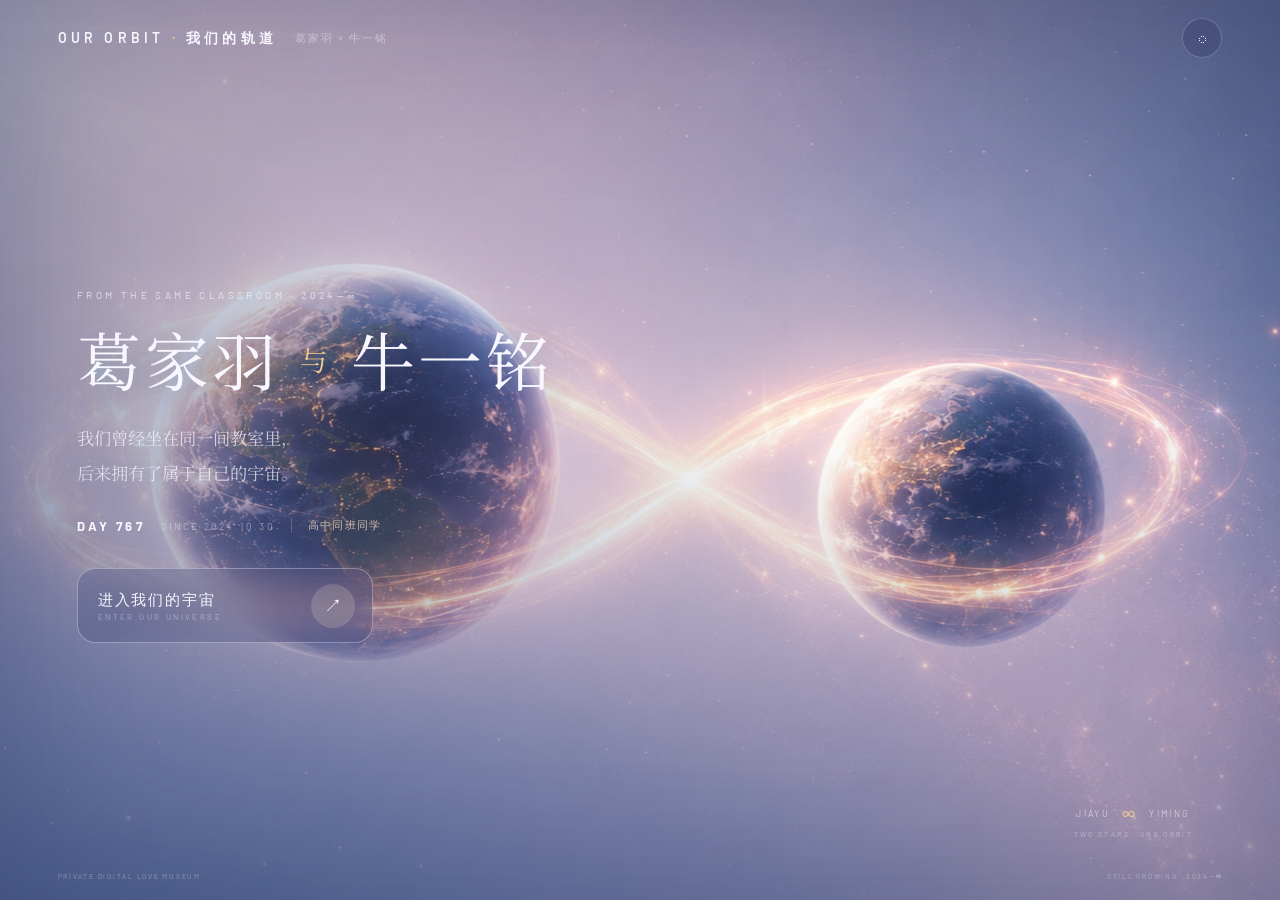
==== index.html @ 41c92e72 "feat(atlas): animate nebula textures and planet surfaces" ====
<!doctype html>
<html lang="zh-CN">
<head>
  <meta charset="UTF-8">
  <meta name="viewport" content="width=device-width, initial-scale=1.0">
  <title>OUR ORBIT｜我们的轨道</title>
  <meta name="description" content="葛家羽与牛一铭共同维护的私人恋爱宇宙。">
  <meta name="theme-color" content="#7889bd">
  <link rel="stylesheet" href="css/site.css?v=ambient-v016">
</head>
<body class="home-page">
  <div class="home-scene" aria-hidden="true">
    <img class="home-scene__image" src="assets/hero-twin-planets.png" alt="">
    <div class="home-scene__wash"></div>
    <div class="home-scene__vignette"></div>
    <div class="home-scene__grain"></div>
  </div>

  <header class="topbar topbar--home">
    <a class="brand" href="index.html">OUR ORBIT <span>·</span> 我们的轨道</a>
    <div class="topbar__meta">葛家羽 × 牛一铭</div>
    <button class="sound-button" type="button" aria-label="切换环境音" data-sound>◌</button>
  </header>

  <main class="hero">
    <section class="hero__copy">
      <p class="eyebrow">FROM THE SAME CLASSROOM · 2024—∞</p>
      <h1><span>葛家羽</span><i>与</i><span>牛一铭</span></h1>
      <p class="hero__lead">我们曾经坐在同一间教室里，<br>后来拥有了属于自己的宇宙。</p>
      <div class="relationship-clock" aria-label="恋爱天数">
        <strong data-day-count>DAY —</strong>
        <span>SINCE 2024.10.30</span>
        <em>高中同班同学</em>
      </div>
      <a class="primary-link" href="universe.html">
        <span>进入我们的宇宙<small>ENTER OUR UNIVERSE</small></span>
        <b>↗</b>
      </a>
    </section>

    <div class="hero__caption" aria-hidden="true">
      <span>JIAYU</span><i>∞</i><span>YIMING</span>
      <small>TWO STARS · ONE ORBIT</small>
    </div>
  </main>

  <footer class="home-footer">
    <span>PRIVATE DIGITAL LOVE MUSEUM</span>
    <span>STILL GROWING · 2024—∞</span>
  </footer>
  <script src="js/ambient-motion.js?v=ambient-v016"></script>
  <script src="js/site.js?v=ambient-v016"></script>
</body>
</html>
---- css/site.css ----
@import url('https://fonts.googleapis.com/css2?family=Barlow:wght@300;400;500;600&family=Noto+Serif+SC:wght@400;500&display=swap');

:root{--pearl:#f8f7ff;--soft:rgba(248,247,255,.72);--faint:rgba(248,247,255,.43);--gold:#f3c98f;--lavender:#cfc6f4;--panel:#131a3c;--line:rgba(238,235,255,.15);--sans:'Barlow','PingFang SC',sans-serif;--serif:'Noto Serif SC','Songti SC',serif}
*{box-sizing:border-box}html,body{margin:0;min-height:100%;font-family:var(--sans)}body{color:var(--pearl);background:#10152f}a{color:inherit;text-decoration:none}button{font:inherit;color:inherit}body{opacity:0;transition:opacity .55s ease}body.is-ready{opacity:1}

.topbar{position:fixed;z-index:50;top:0;left:0;width:100%;height:76px;padding:0 clamp(22px,4.5vw,72px);display:flex;align-items:center;justify-content:space-between}.brand{font-size:14px;font-weight:600;letter-spacing:.3em;white-space:nowrap}.brand span{color:var(--gold)}.topbar__meta{font-size:11px;color:var(--faint);letter-spacing:.18em;margin-right:auto;margin-left:18px}.sound-button,.mobile-menu-button{width:40px;height:40px;border:1px solid rgba(255,255,255,.2);border-radius:50%;background:rgba(47,57,103,.32);backdrop-filter:blur(14px);cursor:pointer}.mobile-menu-button{display:none}

/* home */
.home-page{height:100svh;overflow:hidden;background:#8799c6}.home-scene,.atlas-background{position:fixed;inset:0;overflow:hidden}.home-scene__image{position:absolute;width:112%;height:112%;inset:-6%;object-fit:cover;object-position:58% 50%;transform:scale(1.015);transition:transform .2s linear}.home-scene__wash{position:absolute;inset:0;background:linear-gradient(90deg,rgba(69,87,135,.46) 0%,rgba(88,101,151,.18) 38%,transparent 63%),linear-gradient(0deg,rgba(52,65,111,.38),transparent 52%)}.home-scene__vignette{position:absolute;inset:0;box-shadow:inset 0 0 180px rgba(47,58,103,.38)}.home-scene__grain,.atlas-background__grain{position:absolute;inset:0;opacity:.035;pointer-events:none;background-image:url("data:image/svg+xml,%3Csvg xmlns='http://www.w3.org/2000/svg' width='150' height='150'%3E%3Cfilter id='n'%3E%3CfeTurbulence type='fractalNoise' baseFrequency='.85' numOctaves='3' stitchTiles='stitchTiles'/%3E%3C/filter%3E%3Crect width='100%25' height='100%25' filter='url(%23n)'/%3E%3C/svg%3E");mix-blend-mode:overlay}
.hero{position:relative;z-index:5;height:100svh;padding:116px clamp(24px,6vw,96px) 84px;display:flex;align-items:center}.hero__copy{width:min(640px,47vw);text-shadow:0 7px 35px rgba(38,48,96,.42)}.eyebrow{margin:0 0 22px;font-size:10px;letter-spacing:.34em;color:var(--soft)}.hero h1{display:flex;align-items:center;gap:clamp(10px,1.5vw,24px);font-family:var(--serif);font-size:clamp(44px,5vw,78px);line-height:1.12;font-weight:400;letter-spacing:.06em;margin:0}.hero h1 i{font-family:var(--serif);font-size:.43em;font-style:normal;color:var(--gold)}.hero__lead{font-family:var(--serif);font-size:clamp(15px,1.35vw,20px);line-height:2.05;color:var(--soft);margin:25px 0 0}.relationship-clock{display:flex;align-items:center;gap:16px;margin-top:27px}.relationship-clock strong{font-size:13px;letter-spacing:.24em}.relationship-clock span{font-size:10px;letter-spacing:.22em;color:var(--faint)}.relationship-clock em{padding-left:16px;border-left:1px solid rgba(255,255,255,.2);font-size:11px;font-style:normal;letter-spacing:.12em;color:rgba(255,226,194,.72)}.primary-link{margin-top:34px;width:296px;padding:15px 17px 14px 20px;display:flex;align-items:center;justify-content:space-between;border:1px solid rgba(255,255,255,.32);border-radius:18px;background:rgba(54,67,119,.28);backdrop-filter:blur(16px);transition:.3s}.primary-link:hover{transform:translateY(-3px);border-color:rgba(255,220,171,.7);background:rgba(60,73,128,.48)}.primary-link span{font-size:15px;letter-spacing:.12em}.primary-link small{display:block;margin-top:2px;font-size:8px;letter-spacing:.3em;color:var(--faint)}.primary-link b{width:44px;height:44px;display:grid;place-items:center;border-radius:50%;font-size:18px;font-weight:300;background:rgba(255,239,212,.17)}.hero__caption{position:absolute;right:clamp(28px,7vw,110px);bottom:76px;text-align:center;display:flex;align-items:center;gap:12px;font-size:9px;letter-spacing:.26em;color:rgba(255,255,255,.58)}.hero__caption i{font-style:normal;color:var(--gold);font-size:18px}.hero__caption small{position:absolute;top:28px;left:50%;transform:translateX(-50%);white-space:nowrap;font-size:7px;color:var(--faint)}.home-footer{position:fixed;z-index:5;bottom:20px;left:0;width:100%;padding:0 clamp(22px,4.5vw,72px);display:flex;justify-content:space-between;font-size:7px;letter-spacing:.25em;color:rgba(255,255,255,.36)}

/* atlas */
.universe-page{min-height:100svh;overflow:hidden}.atlas-background img{width:100%;height:100%;object-fit:cover;object-position:center 37%}.atlas-background__shade{position:absolute;inset:0;background:linear-gradient(90deg,rgba(6,9,27,.64),transparent 28%,transparent 74%,rgba(6,9,27,.35)),linear-gradient(0deg,rgba(8,11,32,.87) 0%,transparent 45%,rgba(7,10,28,.35) 100%)}.topbar--atlas{height:64px;background:linear-gradient(180deg,rgba(7,10,29,.7),transparent)}.atlas-message{position:absolute;left:50%;transform:translateX(-50%);margin:0;font-size:10px;color:rgba(255,255,255,.55);letter-spacing:.1em;white-space:nowrap}.atlas-days{display:flex;align-items:baseline;gap:5px;font-size:10px;color:var(--faint)}.atlas-days strong{font-size:24px;font-weight:300;color:#ffe3b7}.atlas-shell{position:relative;z-index:4;height:100svh;padding:68px 16px 12px 226px;display:grid;grid-template-rows:minmax(380px,1fr) 39vh;gap:12px}.world-nav{position:absolute;left:20px;top:76px;bottom:12px;width:190px;padding:17px 12px;border:1px solid var(--line);border-radius:22px;background:linear-gradient(160deg,rgba(24,31,70,.82),rgba(50,38,91,.68));box-shadow:0 24px 80px rgba(0,0,0,.22),inset 0 1px rgba(255,255,255,.08);backdrop-filter:blur(24px);display:flex;flex-direction:column}.world-nav__head{display:flex;align-items:center;gap:10px;padding:0 5px 14px;border-bottom:1px solid var(--line)}.world-nav__head>span{width:30px;height:30px;display:grid;place-items:center;border-radius:10px;background:rgba(255,222,176,.12);color:#ffe1b5}.world-nav__head div{display:flex;flex-direction:column}.world-nav__head strong{font-family:var(--serif);font-size:11px;font-weight:400}.world-nav__head small{font-size:6px;letter-spacing:.23em;color:var(--faint)}.world-nav nav{margin-top:10px;display:grid;gap:3px}.world-nav button{min-height:43px;padding:5px 8px;border:0;border-radius:11px;background:transparent;display:grid;grid-template-columns:21px 1fr;align-items:center;gap:8px;text-align:left;cursor:pointer;transition:.25s}.world-nav button:hover,.world-nav button.is-active{background:linear-gradient(100deg,rgba(255,212,158,.18),rgba(203,183,245,.1));transform:translateX(2px)}.world-nav button.is-active{box-shadow:inset 2px 0 var(--gold)}.world-nav button>i{width:13px;height:13px;border-radius:50%;background:radial-gradient(circle at 30% 26%,#fff 0 8%,#d3c6ff 18%,#5c6ea7 56%,#171c42 100%);box-shadow:0 0 15px rgba(213,199,255,.3)}.world-nav button span{display:flex;flex-direction:column}.world-nav button strong{font-family:var(--serif);font-size:11px;font-weight:400;letter-spacing:.05em}.world-nav button small{font-size:5.5px;letter-spacing:.2em;color:var(--faint)}.world-nav footer{margin-top:auto;padding:12px 5px 2px;border-top:1px solid var(--line);display:flex;flex-direction:column}.world-nav footer span{font-size:6px;letter-spacing:.16em;color:var(--gold)}.world-nav footer small{font-size:8px;color:var(--faint)}
.galaxy-stage{position:relative;min-height:0;overflow:hidden}.galaxy-stage__heading{position:absolute;z-index:4;top:5px;left:50%;transform:translateX(-50%);text-align:center;width:min(620px,70vw)}.galaxy-stage__heading span{font-size:7px;letter-spacing:.3em;color:var(--faint)}.galaxy-stage__heading h1{font-family:var(--serif);font-size:clamp(20px,2vw,30px);font-weight:400;letter-spacing:.08em;margin:4px 0}.galaxy-stage__heading p{font-size:9px;color:var(--faint);margin:0}.orbit{position:absolute;left:50%;top:54%;border:1px solid rgba(244,206,150,.2);border-radius:50%;transform:translate(-50%,-50%) rotate(-8deg);pointer-events:none}.orbit--one{width:32%;height:25%}.orbit--two{width:58%;height:43%;border-color:rgba(207,198,244,.18);transform:translate(-50%,-50%) rotate(6deg)}.orbit--three{width:84%;height:64%;opacity:.65}
.planet-node{position:absolute;z-index:5;padding:0;border:0;background:none;display:flex;flex-direction:column;align-items:center;gap:6px;cursor:pointer;transition:.35s}.planet-node:hover,.planet-node.is-active{filter:brightness(1.3);transform:scale(1.08)}.planet-node>i{display:block;width:58px;aspect-ratio:1;border-radius:50%;background:radial-gradient(circle at 31% 25%,rgba(255,255,255,.92),transparent 7%),radial-gradient(circle at 38% 35%,#8293c0,#34426f 50%,#111733 79%);box-shadow:inset -10px -11px 18px rgba(7,9,28,.65),0 0 18px rgba(185,199,255,.22)}.planet-node span{font-family:var(--serif);font-size:10px;white-space:nowrap;text-shadow:0 2px 8px #080b24}.planet-node small{display:block;font-family:var(--sans);font-size:5px;letter-spacing:.2em;color:var(--faint)}.planet-node--timeline{left:11%;top:53%}.planet-node--timeline>i{width:72px;background:repeating-linear-gradient(0deg,#6787ac 0 9px,#273653 10px 16px);box-shadow:inset -13px -8px 19px rgba(6,9,24,.7),0 0 20px rgba(167,198,255,.2)}.planet-node--map{left:53%;top:62%}.planet-node--map>i{width:67px;background:radial-gradient(circle at 32% 25%,rgba(255,255,255,.85),transparent 5%),radial-gradient(ellipse at 60% 45%,#7d9d68 0 18%,transparent 20%),radial-gradient(ellipse at 28% 62%,#6e8c5a 0 16%,transparent 18%),#1f5274}.planet-node--room{right:10%;top:48%}.planet-node--room>i{width:65px;background:radial-gradient(circle at 30% 22%,#f1c28a,#b5673e 34%,#542e2e 70%,#18172f)}.planet-node--gallery{right:24%;top:25%}.planet-node--gallery>i{background:radial-gradient(circle at 32% 27%,#fff,#b9c6e1 26%,#59698a 66%,#1c223f)}.planet-node--diary{left:29%;top:31%}.planet-node--diary>i{background:radial-gradient(circle at 30% 25%,#f5e7ef,#9b6f9a 34%,#4a365f 70%,#17162e)}.planet-node--letters{left:40%;top:17%}.planet-node--letters>i{width:50px;background:radial-gradient(circle at 30% 25%,#fff1cc,#c69a57 35%,#6e4a35 70%,#1b1831)}.planet-node--stats{right:4%;top:17%}.planet-node--stats>i{width:48px;background:radial-gradient(circle at 28% 23%,#ecd9c0,#755646 34%,#2e2f42 70%,#11152d)}.planet-node--wishes{left:17%;top:18%}.planet-node--wishes>i{width:48px;background:radial-gradient(circle at 30% 25%,#fff,#d7d7c6 28%,#67758c 67%,#191d36)}.planet-node--signal{left:51%;top:18%}.planet-node--signal>i{width:45px;background:repeating-linear-gradient(0deg,#65c0b8 0 8px,#25546a 9px 16px)}
.museum-panel{min-height:290px;display:grid;grid-template-columns:minmax(240px,22%) 1fr minmax(215px,18%);border:1px solid rgba(239,235,255,.16);border-radius:22px;overflow:hidden;background:linear-gradient(140deg,rgba(17,24,58,.94),rgba(39,31,81,.91) 50%,rgba(17,29,67,.94));box-shadow:0 -16px 70px rgba(4,7,25,.42);backdrop-filter:blur(24px)}.museum-panel__identity{position:relative;padding:20px 22px;border-right:1px solid var(--line);display:flex;flex-direction:column;align-items:flex-start;overflow:hidden}.back-link{font-size:8px;color:var(--faint);letter-spacing:.12em}.selected-planet{position:absolute;right:-24px;top:-19px;width:138px;aspect-ratio:1;border-radius:50%;background:radial-gradient(circle at 30% 24%,#fff,transparent 5%),radial-gradient(circle at 36% 33%,#9aaadc,#53628d 46%,#151c3e 76%);box-shadow:-13px 18px 38px rgba(4,7,24,.48),0 0 35px rgba(184,200,255,.18)}.selected-planet i{position:absolute;left:-22%;top:47%;width:145%;height:22%;border:1px solid rgba(244,207,157,.36);border-radius:50%;transform:rotate(-12deg)}.museum-panel__identity>p{margin:42px 0 2px;font-size:6px;letter-spacing:.28em;color:var(--faint)}.museum-panel__identity h2{font-family:var(--serif);font-size:clamp(25px,2.2vw,36px);font-weight:400;letter-spacing:.08em;margin:0;max-width:75%}.museum-panel__identity>span{margin-top:8px;max-width:80%;font-family:var(--serif);font-size:10px;line-height:1.7;color:var(--soft)}.enter-world{margin-top:auto;border:1px solid rgba(255,255,255,.2);border-radius:10px;background:linear-gradient(100deg,rgba(249,206,148,.15),rgba(207,190,245,.1));padding:9px 13px;font-size:9px;letter-spacing:.1em;cursor:pointer}.museum-panel__content{padding:14px 18px;min-width:0;overflow:hidden}.detail-tabs{height:32px;display:flex;gap:clamp(12px,2vw,30px);align-items:center;border-bottom:1px solid var(--line);overflow:auto}.detail-tabs button{border:0;background:none;padding:0;white-space:nowrap;font-size:8px;color:var(--faint);cursor:pointer}.detail-tabs button.is-active{color:#ffe0b4}.detail-intro{margin:10px 0 8px;font-size:9px;line-height:1.7;color:var(--soft)}.detail-timeline{display:flex;gap:24px;min-height:32px;overflow:auto}.detail-timeline div{display:flex;align-items:center;gap:7px;white-space:nowrap}.detail-timeline time{font-size:6px;color:var(--faint);letter-spacing:.08em}.detail-timeline i{width:4px;height:4px;border-radius:50%;background:var(--gold);box-shadow:0 0 10px var(--gold)}.detail-timeline span{font-family:var(--serif);font-size:8px}.memory-gallery{height:calc(100% - 92px);min-height:116px;display:grid;grid-template-columns:repeat(3,1fr);gap:8px}.memory-card{position:relative;overflow:hidden;border:1px solid var(--line);border-radius:10px;background-size:cover;background-position:center}.memory-card:nth-child(1){background-image:linear-gradient(0deg,rgba(9,13,39,.8),transparent),url('../assets/hero-twin-planets.png')}.memory-card:nth-child(2){background-image:linear-gradient(0deg,rgba(9,13,39,.86),transparent),url('../assets/galaxy-atlas.png');background-position:30% 40%}.memory-card:nth-child(3){background-image:linear-gradient(0deg,rgba(9,13,39,.86),transparent),url('../assets/galaxy-atlas.png');background-position:75% 50%}.memory-card span{position:absolute;left:10px;bottom:8px;font-family:var(--serif);font-size:9px}.memory-card small{position:absolute;left:10px;top:8px;font-size:5px;letter-spacing:.16em;color:var(--soft)}.museum-panel__notes{padding:18px;border-left:1px solid var(--line);display:flex;flex-direction:column}.museum-panel__notes>span{font-family:var(--serif);font-size:10px;color:#ffdfb2}.museum-panel__notes>div{margin-top:11px}.museum-panel__notes p{position:relative;margin:0 0 10px;padding-left:13px;font-size:8px;line-height:1.6;color:var(--soft)}.museum-panel__notes p:before{content:'';position:absolute;left:0;top:6px;width:4px;height:4px;border-radius:50%;background:#dccbff}.museum-panel__notes footer{margin-top:auto;padding-top:11px;border-top:1px solid var(--line);display:flex;flex-direction:column}.museum-panel__notes footer strong{font-family:var(--serif);font-size:10px;font-weight:400}.museum-panel__notes footer small{font-size:5px;letter-spacing:.18em;color:var(--faint)}

@media(max-width:980px){.atlas-shell{padding-left:180px}.world-nav{width:156px}.museum-panel{grid-template-columns:minmax(220px,32%) 1fr}.museum-panel__notes{display:none}.atlas-message{display:none}.planet-node span{display:none}}
@media(max-width:700px){.topbar{height:60px;padding:0 18px}.brand{font-size:11px;letter-spacing:.2em}.topbar__meta,.sound-button,.atlas-days{display:none}.home-page{overflow:auto}.home-scene__image{width:150%;height:100%;inset:0 -25%;object-position:64% 35%}.home-scene__wash{background:linear-gradient(0deg,rgba(46,60,108,.64),transparent 62%)}.hero{height:100svh;padding:70px 20px 34px;align-items:flex-end}.hero__copy{width:100%}.hero h1{font-size:clamp(34px,10vw,48px)}.hero__lead{font-size:14px}.relationship-clock{flex-wrap:wrap}.relationship-clock em{width:100%;padding:0;border:0}.hero__caption,.home-footer span:first-child{display:none}.primary-link{width:min(100%,320px)}.mobile-menu-button{display:grid;place-items:center}.atlas-shell{padding:70px 12px 12px;display:block;height:auto;min-height:100svh}.world-nav{position:fixed;z-index:60;top:0;left:0;bottom:0;width:min(300px,86vw);border-radius:0;transform:translateX(-105%);transition:.35s}.world-nav.is-open{transform:translateX(0)}.galaxy-stage{height:58vh;min-height:470px}.galaxy-stage__heading{top:0;width:90%}.galaxy-stage__heading h1{font-size:19px}.orbit{opacity:.35}.planet-node>i{width:44px}.planet-node--timeline>i,.planet-node--map>i,.planet-node--room>i{width:54px}.museum-panel{display:block;min-height:620px;border-radius:18px}.museum-panel__identity{height:220px;border:0;border-bottom:1px solid var(--line)}.museum-panel__identity>p{margin-top:28px}.museum-panel__content{height:390px}.memory-gallery{height:230px;grid-template-columns:1fr;overflow:auto}.memory-card{min-height:140px}}
@media(prefers-reduced-motion:reduce){*,*:before,*:after{animation:none!important;transition:none!important}}

/* V0.12 atlas: each navigable world uses a dedicated painted planet asset,
   rather than a procedural colour ball.  The source images stay local so the
   GitHub Pages build has no external image dependency. */
.universe-page .planet-node>i{background-color:transparent;background-repeat:no-repeat;background-size:cover;background-position:center;box-shadow:0 0 30px rgba(184,199,255,.22)}
.universe-page .planet-node--timeline>i{width:128px;background-image:url('../assets/planet-timeline.png')}
.universe-page .planet-node--map>i{width:118px;background-image:url('../assets/planet-map.png')}
.universe-page .planet-node--room>i{width:112px;background-image:url('../assets/planet-room.png')}
.universe-page .planet-node--gallery>i{width:98px;background-image:url('../assets/planet-gallery.png')}
.universe-page .planet-node--diary>i{width:104px;background-image:url('../assets/planet-diary.png')}
.universe-page .planet-node--letters>i{width:88px;background-image:url('../assets/planet-letters.png')}
.universe-page .planet-node--stats>i{width:86px;background-image:url('../assets/planet-stats.png')}
.universe-page .planet-node--wishes>i{width:88px;background-image:url('../assets/planet-wishes.png')}
.universe-page .planet-node--signal>i{width:84px;background-image:url('../assets/planet-signal.png')}
.universe-page .planet-node:hover>i,.universe-page .planet-node.is-active>i{filter:brightness(1.16) saturate(1.1);box-shadow:0 0 42px rgba(255,211,159,.42)}
.universe-page .selected-planet{width:170px;background-color:transparent;background-repeat:no-repeat;background-size:cover;background-position:center;box-shadow:-13px 18px 38px rgba(4,7,24,.48),0 0 48px rgba(184,200,255,.3)}
@media(max-width:700px){.universe-page .planet-node--timeline>i{width:76px}.universe-page .planet-node--map>i,.universe-page .planet-node--room>i{width:70px}.universe-page .planet-node--gallery>i,.universe-page .planet-node--diary>i{width:62px}.universe-page .planet-node--letters>i,.universe-page .planet-node--stats>i,.universe-page .planet-node--wishes>i,.universe-page .planet-node--signal>i{width:56px}.universe-page .selected-planet{width:132px}}

/* The atlas needs embedded celestial bodies, not circular image stickers.
   Zoom through the generated frame, softly dissolve the remaining edge, and
   share the galaxy's lavender/gold atmospheric light with every planet. */
.universe-page .planet-node>i{position:relative;border-radius:0;background-size:155%;background-position:center;mask-image:radial-gradient(circle at 50% 50%,#000 66%,rgba(0,0,0,.96) 75%,rgba(0,0,0,.48) 87%,transparent 97%);-webkit-mask-image:radial-gradient(circle at 50% 50%,#000 66%,rgba(0,0,0,.96) 75%,rgba(0,0,0,.48) 87%,transparent 97%);box-shadow:none;filter:drop-shadow(0 12px 16px rgba(3,7,28,.48)) drop-shadow(0 0 16px rgba(190,169,255,.22));animation:planet-drift 12s ease-in-out infinite}
.universe-page .planet-node>i:after{content:'';position:absolute;inset:5%;border-radius:50%;background:radial-gradient(circle at 22% 18%,rgba(255,234,201,.34),transparent 21%),radial-gradient(circle at 80% 82%,rgba(159,170,255,.17),transparent 47%);mix-blend-mode:screen;pointer-events:none}
.universe-page .planet-node--timeline>i{background-size:178%;animation-duration:14s}.universe-page .planet-node--map>i{background-size:164%;animation-duration:17s;animation-delay:-5s}.universe-page .planet-node--room>i{background-size:164%;animation-duration:15s;animation-delay:-8s}.universe-page .planet-node--gallery>i{background-size:160%;animation-duration:13s;animation-delay:-3s}.universe-page .planet-node--diary>i{background-size:163%;animation-duration:16s;animation-delay:-9s}.universe-page .planet-node--letters>i{background-size:165%;animation-duration:12s;animation-delay:-6s}.universe-page .planet-node--stats>i{background-size:165%;animation-duration:18s;animation-delay:-11s}.universe-page .planet-node--wishes>i{background-size:163%;animation-duration:13s;animation-delay:-7s}.universe-page .planet-node--signal>i{background-size:165%;animation-duration:16s;animation-delay:-4s}
.universe-page .planet-node:hover>i,.universe-page .planet-node.is-active>i{filter:brightness(1.13) saturate(1.09) drop-shadow(0 12px 18px rgba(3,7,28,.42)) drop-shadow(0 0 23px rgba(255,205,156,.48));box-shadow:none}
.universe-page .galaxy-stage:before{content:'';position:absolute;inset:6% 5% 0;z-index:2;pointer-events:none;background:radial-gradient(ellipse at 49% 57%,rgba(255,199,166,.16),transparent 19%),radial-gradient(ellipse at 58% 48%,rgba(150,135,255,.13),transparent 38%);mix-blend-mode:screen;filter:blur(17px);animation:galaxy-breathe 13s ease-in-out infinite}
.universe-page .selected-planet{border-radius:0;background-size:178%;mask-image:radial-gradient(circle at 50% 50%,#000 68%,rgba(0,0,0,.9) 80%,transparent 98%);-webkit-mask-image:radial-gradient(circle at 50% 50%,#000 68%,rgba(0,0,0,.9) 80%,transparent 98%);box-shadow:none;filter:drop-shadow(-13px 18px 24px rgba(4,7,24,.5)) drop-shadow(0 0 25px rgba(184,200,255,.28))}
@keyframes planet-drift{0%,100%{transform:translate3d(0,0,0) rotate(-.35deg)}50%{transform:translate3d(0,-7px,0) rotate(.35deg)}}
@keyframes galaxy-breathe{0%,100%{opacity:.55;transform:scale(.98)}50%{opacity:1;transform:scale(1.03)}}

/* Unified atlas composition: the worlds are painted into one shared galaxy
   instead of being nine separate images layered on top of a background. */
.universe-page .atlas-background{display:none}
.universe-page{background:#080d26}
.universe-page .galaxy-stage{background:url('../assets/galaxy-atlas-integrated.png') center center/cover no-repeat;border-radius:18px 18px 0 0;box-shadow:inset 0 -45px 50px rgba(5,8,29,.24)}
.universe-page .galaxy-stage:before{opacity:.34;animation:galaxy-breathe 15s ease-in-out infinite}
.universe-page .orbit{display:none}
.universe-page .planet-node>i{visibility:hidden;animation:none!important;filter:none!important;mask-image:none;-webkit-mask-image:none;background:none!important;width:96px}
.universe-page .planet-node{gap:2px;text-shadow:0 2px 8px #05091f}
.universe-page .planet-node:hover,.universe-page .planet-node.is-active{filter:none;transform:translateY(-2px)}
.universe-page .planet-node:hover span,.universe-page .planet-node.is-active span{color:#ffe2bd;text-shadow:0 0 18px rgba(255,210,161,.76)}
.universe-page .planet-node--wishes{left:7%;top:11%}.universe-page .planet-node--diary{left:20%;top:23%}.universe-page .planet-node--letters{left:41%;top:17%}.universe-page .planet-node--signal{left:61%;top:22%}.universe-page .planet-node--gallery{right:15%;top:29%}.universe-page .planet-node--stats{right:3%;top:16%}.universe-page .planet-node--timeline{left:17%;top:52%}.universe-page .planet-node--map{left:55%;top:63%}.universe-page .planet-node--room{right:8%;top:47%}
.universe-page .selected-planet{border-radius:50%;background:radial-gradient(circle at 30% 25%,rgba(255,255,255,.85),transparent 7%),radial-gradient(circle at 40% 35%,#91a4d2,#45547e 48%,#121b42 78%)!important;mask-image:none;-webkit-mask-image:none;filter:none;box-shadow:-13px 18px 38px rgba(4,7,24,.48),0 0 35px rgba(184,200,255,.18)}
@media(max-width:700px){.universe-page .galaxy-stage{border-radius:14px}.universe-page .planet-node>i{width:54px}.universe-page .planet-node--wishes{left:5%;top:11%}.universe-page .planet-node--diary{left:18%;top:23%}.universe-page .planet-node--timeline{left:13%;top:52%}.universe-page .planet-node--map{left:52%;top:63%}.universe-page .planet-node--room{right:5%;top:47%}}

/* Planet labels: readable museum placards connected back to their world. */
.universe-page .galaxy-stage{background-size:104%;background-position:50% 50%;animation:atlas-drift 26s ease-in-out infinite alternate}
.universe-page .galaxy-stage:after{content:'';position:absolute;inset:0;z-index:3;pointer-events:none;opacity:.62;background-image:radial-gradient(circle,rgba(255,239,211,.95) 0 1px,transparent 1.7px),radial-gradient(circle,rgba(205,194,255,.8) 0 1px,transparent 1.7px);background-size:128px 128px,197px 197px;background-position:0 0,35px 54px;animation:stardust-flow 22s linear infinite}
.universe-page .planet-node{z-index:6;gap:0;min-width:108px;align-items:center;animation:label-float 8s ease-in-out infinite}
.universe-page .planet-node:nth-of-type(2n){animation-delay:-2.8s}.universe-page .planet-node:nth-of-type(3n){animation-delay:-5.2s}
.universe-page .planet-node span{position:relative;display:flex;flex-direction:column;align-items:center;min-width:104px;padding:7px 10px 6px;border:1px solid rgba(234,231,255,.26);border-radius:9px;background:linear-gradient(135deg,rgba(13,20,54,.78),rgba(39,35,83,.56));box-shadow:0 8px 22px rgba(4,7,24,.34),inset 0 1px rgba(255,255,255,.1);backdrop-filter:blur(11px);font-size:11px;font-weight:500;line-height:1.15;letter-spacing:.07em;color:#fff8ef;text-shadow:0 1px 4px rgba(1,4,18,.9);transition:.28s}
.universe-page .planet-node small{margin-top:3px;font-size:5.5px;letter-spacing:.19em;color:rgba(245,235,255,.7);text-shadow:none}
.universe-page .planet-node span:before{content:'';position:absolute;left:50%;bottom:100%;width:1px;height:19px;background:linear-gradient(0deg,rgba(255,221,169,.88),rgba(216,201,255,.18));transform:translateX(-50%)}
.universe-page .planet-node span:after{content:'';position:absolute;left:50%;bottom:calc(100% + 17px);width:5px;height:5px;border:1px solid rgba(255,239,203,.95);border-radius:50%;background:#f6cf94;box-shadow:0 0 13px 4px rgba(255,210,150,.42);transform:translateX(-50%)}
.universe-page .planet-node:hover,.universe-page .planet-node.is-active{transform:translateY(-3px);animation-play-state:paused}
.universe-page .planet-node:hover span,.universe-page .planet-node.is-active span{border-color:rgba(255,221,164,.75);background:linear-gradient(135deg,rgba(70,49,76,.8),rgba(43,39,97,.72));box-shadow:0 10px 28px rgba(5,7,27,.45),0 0 22px rgba(255,205,146,.28),inset 0 1px rgba(255,246,225,.24);color:#fff4df}
.universe-page .planet-node.is-active span:after{animation:anchor-pulse 2.4s ease-in-out infinite}
.universe-page .planet-node>i{display:none}
.universe-page .planet-node--wishes{left:7%;top:27%;--line:18px}.universe-page .planet-node--diary{left:21%;top:31%;--line:23px}.universe-page .planet-node--letters{left:42%;top:32%;--line:18px}.universe-page .planet-node--signal{left:61%;top:36%;--line:19px}.universe-page .planet-node--gallery{right:14%;top:40%;--line:20px}.universe-page .planet-node--stats{right:2%;top:31%;--line:17px}.universe-page .planet-node--timeline{left:18%;top:68%;--line:27px}.universe-page .planet-node--map{left:55%;top:79%;--line:23px}.universe-page .planet-node--room{right:7%;top:64%;--line:25px}
.universe-page .planet-node--timeline span,.universe-page .planet-node--map span{min-width:132px;padding:9px 13px 8px;font-size:12px}.universe-page .planet-node--letters span,.universe-page .planet-node--room span,.universe-page .planet-node--stats span,.universe-page .planet-node--wishes span{min-width:91px;padding:6px 8px 5px;font-size:9px;opacity:.94}.universe-page .planet-node--letters small,.universe-page .planet-node--room small,.universe-page .planet-node--stats small,.universe-page .planet-node--wishes small{font-size:4.7px}
.universe-page .planet-node span:before{height:var(--line,19px)}.universe-page .planet-node span:after{bottom:calc(100% + var(--line,19px) - 2px)}
.universe-page .galaxy-stage.is-focusing{animation:atlas-focus .9s cubic-bezier(.22,.8,.24,1) both!important}
@keyframes atlas-drift{0%{background-position:49% 51%}100%{background-position:52% 48%}}
@keyframes stardust-flow{from{background-position:0 0,35px 54px}to{background-position:128px -96px,232px -89px}}
@keyframes label-float{0%,100%{translate:0 0}50%{translate:0 -4px}}
@keyframes anchor-pulse{0%,100%{transform:translateX(-50%) scale(1);box-shadow:0 0 13px 4px rgba(255,210,150,.42)}50%{transform:translateX(-50%) scale(1.7);box-shadow:0 0 20px 7px rgba(255,216,162,.5)}}
@keyframes atlas-focus{0%{background-size:104%;background-position:50% 50%;filter:brightness(1)}45%{background-size:121%;background-position:var(--focus-x,50%) var(--focus-y,50%);filter:brightness(1.12)}100%{background-size:104%;background-position:var(--focus-x,50%) var(--focus-y,50%);filter:brightness(1)}}
@media(max-width:700px){.universe-page .galaxy-stage{background-size:cover}.universe-page .planet-node{min-width:80px}.universe-page .planet-node span{min-width:76px;padding:5px 6px;border-radius:7px;font-size:8px}.universe-page .planet-node small{font-size:4px}.universe-page .planet-node--timeline span,.universe-page .planet-node--map span{min-width:88px;padding:6px;font-size:9px}.universe-page .planet-node--wishes{left:5%;top:27%}.universe-page .planet-node--diary{left:17%;top:31%}.universe-page .planet-node--timeline{left:12%;top:68%}.universe-page .planet-node--map{left:50%;top:79%}.universe-page .planet-node--room{right:4%;top:64%}}

/* Each pin is now calibrated to the actual painted planet, not the label box. */
.universe-page .planet-node span:before,.universe-page .planet-node span:after{left:var(--pin-x,50%)}
.universe-page .planet-node--wishes{--line:100px;--pin-x:calc(50% - 70px)}.universe-page .planet-node--diary{--line:100px;--pin-x:calc(50% - 40px)}.universe-page .planet-node--letters{--line:105px;--pin-x:calc(50% - 28px)}.universe-page .planet-node--signal{--line:95px;--pin-x:calc(50% - 34px)}.universe-page .planet-node--gallery{--line:120px;--pin-x:calc(50% + 30px)}.universe-page .planet-node--stats{--line:100px;--pin-x:calc(50% + 16px)}.universe-page .planet-node--timeline{--line:48px;--pin-x:calc(50% - 37px)}.universe-page .planet-node--map{--line:30px;--pin-x:calc(50% - 16px)}.universe-page .planet-node--room{--line:40px;--pin-x:50%}

/* Camera-only layer: the universe moves into the selected planet while UI stays crisp. */
.universe-page .galaxy-stage{background:none!important;animation:none!important}
.universe-page .atlas-camera-layer{position:absolute;z-index:0;inset:0;background:url('../assets/galaxy-atlas-integrated.png') center/104% no-repeat;transform-origin:var(--focus-x,50%) var(--focus-y,50%);transition:transform .7s cubic-bezier(.22,.8,.24,1),filter .7s ease;will-change:transform;animation:atlas-drift-camera 26s ease-in-out infinite alternate}
.universe-page .galaxy-stage.is-focusing .atlas-camera-layer{animation:atlas-camera-push 1.15s cubic-bezier(.16,.82,.22,1) both}
.universe-page .galaxy-stage.is-focused .atlas-camera-layer{transform:scale(1.14);filter:brightness(1.09) saturate(1.06)}
@keyframes atlas-drift-camera{0%{background-position:49% 51%}100%{background-position:52% 48%}}
@keyframes atlas-camera-push{0%{transform:scale(1);filter:brightness(1)}52%{transform:scale(1.34);filter:brightness(1.2) saturate(1.12)}100%{transform:scale(1.14);filter:brightness(1.09) saturate(1.06)}}
@media(max-width:700px){.universe-page .atlas-camera-layer{background-size:cover}.universe-page .planet-node--wishes{--pin-x:50%;--line:44px}.universe-page .planet-node--diary{--pin-x:50%;--line:45px}.universe-page .planet-node--letters{--pin-x:50%;--line:42px}.universe-page .planet-node--signal{--pin-x:50%;--line:42px}.universe-page .planet-node--gallery{--pin-x:50%;--line:48px}.universe-page .planet-node--stats{--pin-x:50%;--line:44px}.universe-page .planet-node--timeline{--pin-x:50%;--line:38px}.universe-page .planet-node--map{--pin-x:50%;--line:32px}.universe-page .planet-node--room{--pin-x:50%;--line:36px}}

/* Alignment pass: preserve the full 16:9 atlas, then place labels in its
   stable coordinate system. Motion is deliberately disabled until this map is
   visually correct. */
.universe-page .galaxy-stage{--atlas-left:18.4%;--atlas-width:63.2%;background:#090d28!important;isolation:isolate}
.universe-page .galaxy-stage:before,.universe-page .galaxy-stage:after{display:none}
.universe-page .atlas-camera-layer{z-index:0;background:#090d28 url('../assets/galaxy-atlas-integrated.png') center/contain no-repeat;transform:none!important;filter:none!important;animation:none!important;transition:none!important}
.universe-page .atlas-camera-layer:before{content:'';position:absolute;inset:-9%;z-index:-1;background:url('../assets/galaxy-atlas-integrated.png') center/cover no-repeat;filter:blur(28px);opacity:.34}
.universe-page .planet-node{transform:translateX(-50%);animation:none!important}
.universe-page .planet-node:hover,.universe-page .planet-node.is-active{transform:translateX(-50%) translateY(-3px)}
.universe-page .planet-node--wishes{left:25.5%;top:24%;--line:18px;--pin-x:50%}.universe-page .planet-node--diary{left:34.2%;top:39%;--line:27px;--pin-x:50%}.universe-page .planet-node--letters{left:47.1%;top:29%;--line:22px;--pin-x:50%}.universe-page .planet-node--signal{left:60.1%;top:36%;--line:22px;--pin-x:50%}.universe-page .planet-node--gallery{left:68.9%;top:44%;--line:25px;--pin-x:50%}.universe-page .planet-node--stats{left:75.9%;top:28%;--line:22px;--pin-x:50%}.universe-page .planet-node--timeline{left:32.3%;top:78%;--line:29px;--pin-x:50%}.universe-page .planet-node--map{left:56.3%;top:87%;--line:18px;--pin-x:50%}.universe-page .planet-node--room{left:72.8%;top:70%;--line:25px;--pin-x:50%}
.universe-page .planet-node--timeline span,.universe-page .planet-node--map span{min-width:124px}.universe-page .planet-node--letters span,.universe-page .planet-node--room span,.universe-page .planet-node--stats span,.universe-page .planet-node--wishes span{min-width:91px}
@media(max-width:700px){.universe-page .galaxy-stage{--atlas-left:0%;--atlas-width:100%}.universe-page .atlas-camera-layer{background-size:cover}.universe-page .planet-node{transform:translateX(-50%)}.universe-page .planet-node:hover,.universe-page .planet-node.is-active{transform:translateX(-50%) translateY(-2px)}.universe-page .planet-node--wishes{left:11%;top:25%;--line:18px}.universe-page .planet-node--diary{left:25%;top:39%;--line:22px}.universe-page .planet-node--letters{left:45%;top:29%;--line:18px}.universe-page .planet-node--signal{left:65%;top:36%;--line:18px}.universe-page .planet-node--gallery{left:80%;top:44%;--line:20px}.universe-page .planet-node--stats{left:91%;top:28%;--line:18px}.universe-page .planet-node--timeline{left:22%;top:78%;--line:22px}.universe-page .planet-node--map{left:60%;top:87%;--line:16px}.universe-page .planet-node--room{left:86%;top:70%;--line:20px}}

/* Navigation is now the full-screen atlas. Detail content belongs to its own world route. */
.universe-page .atlas-shell{height:100svh;padding:78px 22px 18px 226px;display:block}.universe-page .galaxy-stage{height:100%;border-radius:24px;display:grid;place-items:center;overflow:hidden;background:linear-gradient(125deg,#11143b,#25204a)!important}.universe-page .galaxy-map{position:relative;height:100%;max-width:100%;aspect-ratio:16/9;overflow:hidden}.universe-page .galaxy-map .atlas-camera-layer{position:absolute;inset:0;background:#090d28 url('../assets/galaxy-atlas-integrated.png') center/cover no-repeat}.universe-page .galaxy-map .atlas-camera-layer:before{display:none}.universe-page .galaxy-map .galaxy-stage__heading,.universe-page .galaxy-map .planet-node{position:absolute}.universe-page .galaxy-map .planet-node--wishes{left:11%;top:21%;--line:17px}.universe-page .galaxy-map .planet-node--diary{left:25%;top:37%;--line:24px}.universe-page .galaxy-map .planet-node--letters{left:45%;top:27%;--line:20px}.universe-page .galaxy-map .planet-node--signal{left:65%;top:34%;--line:21px}.universe-page .galaxy-map .planet-node--gallery{left:80%;top:42%;--line:24px}.universe-page .galaxy-map .planet-node--stats{left:91%;top:26%;--line:21px}.universe-page .galaxy-map .planet-node--timeline{left:22%;top:74%;--line:27px}.universe-page .galaxy-map .planet-node--map{left:60%;top:84%;--line:18px}.universe-page .galaxy-map .planet-node--room{left:86%;top:68%;--line:23px}.universe-page .galaxy-stage.is-entering .galaxy-map{animation:atlas-enter 1.05s cubic-bezier(.18,.75,.16,1) forwards}.universe-page .galaxy-stage.is-entering:after{content:'';position:absolute;inset:0;z-index:12;background:radial-gradient(circle at var(--jump-x,50%) var(--jump-y,50%),transparent 0 6%,rgba(255,242,222,.15) 14%,rgba(238,219,255,.58) 42%,#0a0d2c 100%);animation:jump-flash 1.05s ease-in forwards;pointer-events:none}.universe-page .galaxy-stage.is-entering .planet-node,.universe-page .galaxy-stage.is-entering .galaxy-stage__heading{opacity:0;transition:opacity .22s ease}.universe-page .galaxy-stage.is-entering .atlas-camera-layer{filter:brightness(1.2) saturate(1.12)}
@keyframes atlas-enter{0%{transform:scale(1);filter:blur(0)}62%{transform:scale(2.35);filter:blur(1px)}100%{transform:scale(3.2);filter:blur(7px)}}@keyframes jump-flash{0%{opacity:0}40%{opacity:.15}82%{opacity:.86}100%{opacity:1}}
.world-page{min-height:100svh;overflow:hidden;background:#0b0e2d}.world-arrival__sky{position:fixed;inset:0;background:linear-gradient(135deg,rgba(14,17,54,.32),rgba(20,12,52,.55)),url('../assets/galaxy-atlas-integrated.png') center/cover no-repeat;filter:brightness(.58) saturate(.8);transform:scale(1.12)}.world-arrival{position:relative;z-index:2;min-height:100svh;display:flex;flex-direction:column;align-items:center;justify-content:center;text-align:center}.world-arrival p{font-size:9px;letter-spacing:.36em;color:rgba(255,239,213,.7);margin:0}.world-arrival h1{margin:14px 0 10px;font-family:var(--serif);font-size:clamp(42px,6vw,88px);font-weight:400;letter-spacing:.1em}.world-arrival>span{font-family:var(--serif);font-size:15px;color:var(--soft)}.world-arrival small{margin-top:46px;letter-spacing:.32em;font-size:7px;color:var(--faint)}.world-arrival__back{position:relative;z-index:3;margin-left:auto;font-size:10px;letter-spacing:.12em;color:var(--soft)}
@media(max-width:700px){.universe-page .atlas-shell{padding:68px 10px 10px;height:100svh}.universe-page .galaxy-stage{border-radius:15px}.universe-page .galaxy-map{width:100%;height:auto;aspect-ratio:16/9}.universe-page .galaxy-map .planet-node--wishes{left:11%;top:21%}.universe-page .galaxy-map .planet-node--diary{left:25%;top:37%}.universe-page .galaxy-map .planet-node--letters{left:45%;top:27%}.universe-page .galaxy-map .planet-node--signal{left:65%;top:34%}.universe-page .galaxy-map .planet-node--gallery{left:80%;top:42%}.universe-page .galaxy-map .planet-node--stats{left:91%;top:26%}.universe-page .galaxy-map .planet-node--timeline{left:22%;top:74%}.universe-page .galaxy-map .planet-node--map{left:60%;top:84%}.universe-page .galaxy-map .planet-node--room{left:86%;top:68%}}

/* Quiet living space and target-directed flight. */
.universe-page .galaxy-map .atlas-camera-layer:after{content:'';position:absolute;inset:-8%;z-index:1;pointer-events:none;opacity:.5;background-image:radial-gradient(circle,rgba(255,242,214,.96) 0 1px,transparent 1.6px),radial-gradient(circle,rgba(203,193,255,.78) 0 1px,transparent 1.5px),radial-gradient(circle,rgba(255,207,171,.68) 0 1px,transparent 1.4px);background-size:121px 121px,191px 191px,283px 283px;background-position:0 0,54px 87px,118px 31px;animation:dust-drift 34s linear infinite}.universe-page .atlas-aurora{position:absolute;z-index:2;inset:-16%;pointer-events:none;opacity:.3;mix-blend-mode:screen;filter:blur(30px);background:radial-gradient(ellipse at 26% 35%,rgba(166,125,255,.26),transparent 27%),radial-gradient(ellipse at 75% 64%,rgba(255,187,148,.19),transparent 30%);animation:aurora-drift 27s ease-in-out infinite alternate}.universe-page .galaxy-stage.is-entering .galaxy-map{animation:target-flight 1.42s cubic-bezier(.16,.78,.18,1) forwards;transform-origin:0 0}.universe-page .galaxy-stage.is-entering .atlas-aurora{opacity:0}.universe-page .galaxy-stage.is-entering .atlas-camera-layer:after{opacity:0}.universe-page .galaxy-stage.is-entering:after{animation:jump-flash 1.42s ease-in forwards}
@keyframes dust-drift{from{background-position:0 0,54px 87px,118px 31px}to{background-position:121px -94px,245px -104px,401px -62px}}@keyframes aurora-drift{0%{transform:translate3d(-1.5%,-1%,0) scale(1)}100%{transform:translate3d(2%,1.5%,0) scale(1.08)}}@keyframes target-flight{0%{transform:translate(0,0) scale(1);filter:brightness(1) saturate(1)}68%{transform:translate(var(--fly-x),var(--fly-y)) scale(3.18);filter:brightness(1.16) saturate(1.1)}100%{transform:translate(var(--fly-x),var(--fly-y)) scale(3.55);filter:brightness(1.32) saturate(1.16) blur(2px)}}

/* Continuous colour-wash arrival, without a hard document navigation cut. */
.universe-page .galaxy-map .atlas-camera-layer:after{opacity:.72;animation-duration:24s}.universe-page .atlas-aurora{opacity:.44;animation-duration:20s}.universe-page .galaxy-stage.is-entering .galaxy-map{animation:target-flight 2.62s cubic-bezier(.12,.7,.13,1) forwards}.universe-page .galaxy-stage.is-entering:after{background:radial-gradient(circle at var(--jump-x,50%) var(--jump-y,50%),transparent 0 4%,color-mix(in srgb,var(--flight-color) 48%,transparent) 22%,rgba(14,14,42,.22) 54%,#090b27 100%);animation:jump-flash 2.62s ease-in forwards}.world-transition{position:fixed;z-index:100;inset:0;display:flex;align-items:center;justify-content:center;overflow:hidden;opacity:0;pointer-events:none;background:radial-gradient(circle at 50% 54%,color-mix(in srgb,var(--flight-color,#cfc6f4) 78%,#fff 22%) 0%,var(--flight-color,#cfc6f4) 22%,rgba(17,14,49,.96) 72%);transition:opacity .78s ease}.world-transition:before{content:'';position:absolute;inset:-12%;opacity:.45;background:radial-gradient(circle,rgba(255,255,255,.95) 0 1px,transparent 1.8px);background-size:96px 96px;animation:dust-drift 9s linear infinite}.world-transition>div{position:relative;z-index:1;text-align:center;transform:translateY(20px);opacity:0;transition:transform .8s ease .25s,opacity .8s ease .25s}.world-transition p{margin:0;font-size:9px;letter-spacing:.34em;color:rgba(255,250,234,.77)}.world-transition h1{margin:13px 0;font-family:var(--serif);font-size:clamp(46px,7vw,96px);font-weight:400;letter-spacing:.1em}.world-transition span{font-family:var(--serif);font-size:15px;color:rgba(255,255,255,.8)}.world-transition__back{position:absolute;z-index:2;right:clamp(24px,4vw,72px);top:30px;font-size:10px;letter-spacing:.12em;color:rgba(255,255,255,.72)}.world-transition.is-visible{opacity:1}.world-transition.is-arrived{pointer-events:auto}.world-transition.is-arrived>div{opacity:1;transform:translateY(0)}

/* Keep the clicked planet in frame through the journey; colour only takes over at arrival. */
@keyframes target-flight{0%{transform:translate(0,0) scale(1);filter:brightness(1) saturate(1) blur(0)}48%{filter:brightness(1.07) saturate(1.04) blur(.35px)}74%{filter:brightness(1.13) saturate(1.08) blur(2.8px)}100%{transform:translate(var(--fly-x),var(--fly-y)) scale(5.1);filter:brightness(1.28) saturate(1.16) blur(15px)}}
@keyframes world-reveal{to{opacity:1}}
.universe-page .galaxy-stage.is-entering .galaxy-map{animation:target-flight 3.6s linear forwards}
.universe-page .galaxy-stage.is-entering:after{animation:jump-flash 3.6s ease-in forwards}
.world-transition.is-visible{opacity:0;animation:world-reveal .62s ease forwards}

/* Idle motion keeps the entire atlas in one coordinate system, so labels never
   drift away from the painted planets while the universe breathes. */
.universe-page .galaxy-map{will-change:transform,filter;animation:atlas-idle-drift 22s ease-in-out infinite alternate}
.universe-page .galaxy-map:before{content:'';position:absolute;z-index:3;inset:-12%;pointer-events:none;mix-blend-mode:screen;opacity:.48;background:radial-gradient(ellipse at 18% 62%,rgba(109,103,235,.16),transparent 34%),radial-gradient(ellipse at 74% 38%,rgba(255,186,157,.14),transparent 31%),radial-gradient(ellipse at 56% 76%,rgba(166,115,246,.1),transparent 27%);filter:blur(26px);animation:nebula-tide 15s ease-in-out infinite alternate}
.universe-page .galaxy-map .atlas-camera-layer:after{opacity:.9;animation-duration:17s}
.universe-page .atlas-aurora{opacity:.62;animation-duration:13s;filter:blur(24px)}
.universe-page .galaxy-map .planet-node--wishes{left:11.12%;top:21.1%}
.universe-page .galaxy-map .planet-node--diary{left:24.86%;top:36.9%}
.universe-page .galaxy-map .planet-node--gallery{left:79.94%;top:41.9%}
.universe-page .galaxy-map .planet-node--stats{left:91.26%;top:26.1%}
.universe-page .galaxy-stage.is-entering .galaxy-map{animation:target-flight 3.6s linear forwards}
@keyframes atlas-idle-drift{0%{transform:translate3d(-.22%,.16%,0) scale(1.003);filter:brightness(.99) saturate(1)}46%{transform:translate3d(.28%,-.2%,0) scale(1.014);filter:brightness(1.035) saturate(1.075)}100%{transform:translate3d(-.12%,.24%,0) scale(1.006);filter:brightness(1.01) saturate(1.035)}}
@keyframes nebula-tide{0%{transform:translate3d(-2%,-1%,0) scale(.98);opacity:.26}54%{transform:translate3d(2.6%,1.8%,0) scale(1.08);opacity:.62}100%{transform:translate3d(-1%,2.2%,0) scale(1.02);opacity:.38}}
@media(prefers-reduced-motion:reduce){.universe-page .galaxy-map,.universe-page .galaxy-map:before{animation:none!important}}

/* V0.12 ambient motion system.  The painted atlas and its labels share one
   exact 1672 × 941 coordinate plane, preventing crop-induced label drift. */
.universe-page .galaxy-map{width:min(100%,calc(177.683svh - 170.576px));height:auto;max-height:100%;aspect-ratio:1672/941;animation:camera-drift var(--motion-camera,34s) ease-in-out infinite alternate}
.universe-page .galaxy-map .atlas-camera-layer{background-size:100% 100%}
.universe-page .galaxy-map .atlas-camera-layer:before{display:block;content:'';position:absolute;inset:0;z-index:2;pointer-events:none;mix-blend-mode:screen;opacity:0;background:radial-gradient(ellipse at 50% 49%,rgba(255,231,190,.19),transparent 19%),radial-gradient(ellipse at 54% 55%,rgba(208,169,255,.1),transparent 38%);animation:galaxy-core-breathe var(--motion-core,48s) ease-in-out infinite}
.universe-page .galaxy-map:before{opacity:calc(.44 * var(--motion-intensity,1));animation:nebula-tide var(--motion-nebula,66s) ease-in-out infinite alternate}
.universe-page .galaxy-map .atlas-camera-layer:after{opacity:calc(.78 * var(--motion-intensity,1));animation-duration:var(--motion-dust,28s)}
.universe-page .atlas-aurora{opacity:calc(.44 * var(--motion-intensity,1));animation-duration:var(--motion-aurora,54s)}
.universe-page .planet-node span:after{animation:planet-presence var(--motion-marker,96s) ease-in-out infinite;animation-delay:var(--planet-phase,0s)}
.universe-page .planet-node--timeline{--planet-phase:-16s}.universe-page .planet-node--map{--planet-phase:-61s}.universe-page .planet-node--room{--planet-phase:-38s}.universe-page .planet-node--gallery{--planet-phase:-74s}.universe-page .planet-node--diary{--planet-phase:-29s}.universe-page .planet-node--letters{--planet-phase:-82s}.universe-page .planet-node--stats{--planet-phase:-47s}.universe-page .planet-node--wishes{--planet-phase:-8s}.universe-page .planet-node--signal{--planet-phase:-55s}
.universe-page .planet-node.is-active span:after{animation:anchor-pulse 5.8s ease-in-out infinite}
.universe-page .galaxy-stage.is-entering .galaxy-map{animation:target-flight 3.6s linear forwards}
@keyframes camera-drift{0%{transform:translate3d(-.18%,.13%,0) scale(1.002);filter:brightness(.995) saturate(1)}50%{transform:translate3d(.2%,-.16%,0) scale(1.009);filter:brightness(1.025) saturate(1.045)}100%{transform:translate3d(-.08%,.18%,0) scale(1.004);filter:brightness(1.008) saturate(1.02)}}
@keyframes galaxy-core-breathe{0%,100%{opacity:.02;transform:scale(.985)}50%{opacity:.075;transform:scale(1.035)}}
@keyframes planet-presence{0%,100%{opacity:.82;box-shadow:0 0 11px 3px rgba(255,210,150,.28)}50%{opacity:1;box-shadow:0 0 18px 5px rgba(255,218,169,.5)}}
html[data-motion-paused='true'] .universe-page .galaxy-map,html[data-motion-paused='true'] .universe-page .galaxy-map:before,html[data-motion-paused='true'] .universe-page .atlas-camera-layer:before,html[data-motion-paused='true'] .universe-page .atlas-camera-layer:after,html[data-motion-paused='true'] .universe-page .atlas-aurora,html[data-motion-paused='true'] .universe-page .planet-node span:after{animation-play-state:paused}
html[data-motion='reduced'] .universe-page .galaxy-map,html[data-motion='reduced'] .universe-page .galaxy-map:before,html[data-motion='reduced'] .universe-page .atlas-camera-layer:before,html[data-motion='reduced'] .universe-page .atlas-camera-layer:after,html[data-motion='reduced'] .universe-page .atlas-aurora,html[data-motion='reduced'] .universe-page .planet-node span:after{animation:none!important}
@media(max-width:700px){.universe-page .galaxy-map{width:100%;height:auto;max-height:none;aspect-ratio:1672/941}.universe-page .atlas-aurora{filter:blur(31px)}.universe-page .galaxy-map:before{opacity:calc(.28 * var(--motion-intensity,.58))}}

/* The opening pair remains a single cinematic composition: camera and dawn
   light breathe around it, so it never breaks into visible image layers. */
.home-scene__image{--mouse-x:0px;--mouse-y:0px;animation:home-camera-drift var(--motion-camera,34s) ease-in-out infinite alternate;will-change:transform}
.home-scene__wash{animation:home-dawn-breathe var(--motion-core,48s) ease-in-out infinite}
@keyframes home-camera-drift{0%{transform:translate(calc(var(--mouse-x) - 4px),calc(var(--mouse-y) + 3px)) scale(1.015)}50%{transform:translate(calc(var(--mouse-x) + 4px),calc(var(--mouse-y) - 3px)) scale(1.029)}100%{transform:translate(calc(var(--mouse-x) - 2px),calc(var(--mouse-y) + 2px)) scale(1.02)}}
@keyframes home-dawn-breathe{0%,100%{opacity:.84}50%{opacity:1}}
html[data-motion-paused='true'] .home-scene__image,html[data-motion-paused='true'] .home-scene__wash,html[data-motion='reduced'] .home-scene__image,html[data-motion='reduced'] .home-scene__wash{animation:none!important}

/* Moving texture layers: they inherit the source atlas rather than adding
   separate planet stickers.  Masks keep every motion within its native body. */
.universe-page .ambient-nebula-layer,.universe-page .ambient-planet-layer{position:absolute;inset:0;z-index:1;pointer-events:none;overflow:hidden}
.universe-page .ambient-nebula{position:absolute;inset:-3%;display:block;background:url('../assets/galaxy-atlas-integrated.png') center/100% 100% no-repeat;mix-blend-mode:screen;will-change:transform,background-position,opacity}
.universe-page .ambient-nebula--arms{opacity:.33;mask-image:radial-gradient(ellipse at 50% 50%,#000 0 34%,rgba(0,0,0,.72) 51%,transparent 72%);-webkit-mask-image:radial-gradient(ellipse at 50% 50%,#000 0 34%,rgba(0,0,0,.72) 51%,transparent 72%);animation:galaxy-arm-turn var(--motion-galaxy,240s) linear infinite alternate}
.universe-page .ambient-nebula--tide{opacity:.28;background-size:108% 108%;background-position:48% 51%;mask-image:radial-gradient(ellipse at 22% 67%,#000 0 18%,transparent 48%),radial-gradient(ellipse at 76% 64%,#000 0 21%,transparent 52%);-webkit-mask-image:radial-gradient(ellipse at 22% 67%,#000 0 18%,transparent 48%),radial-gradient(ellipse at 76% 64%,#000 0 21%,transparent 52%);animation:nebula-texture-flow var(--motion-nebula,66s) ease-in-out infinite alternate}
.universe-page .ambient-planet-surface{position:absolute;left:var(--surface-left);top:var(--surface-top);width:var(--surface-size);height:var(--surface-size);display:block;background-image:url('../assets/galaxy-atlas-integrated.png');background-repeat:no-repeat;background-size:var(--surface-bg-width) var(--surface-bg-height);background-position:var(--surface-bg-x) var(--surface-bg-y);opacity:.7;mask-image:radial-gradient(circle at 50% 50%,#000 0 66%,rgba(0,0,0,.88) 78%,transparent 94%);-webkit-mask-image:radial-gradient(circle at 50% 50%,#000 0 66%,rgba(0,0,0,.88) 78%,transparent 94%);filter:saturate(1.035) brightness(1.012);animation:planet-surface-turn var(--surface-period) linear infinite;animation-delay:var(--surface-delay);will-change:background-position,opacity}
.universe-page .galaxy-stage.is-entering .ambient-nebula-layer,.universe-page .galaxy-stage.is-entering .ambient-planet-layer{opacity:0;transition:opacity .3s ease}
@keyframes galaxy-arm-turn{0%{transform:rotate(-.14deg) scale(1.006);opacity:.23}50%{transform:rotate(.18deg) scale(1.025);opacity:.36}100%{transform:rotate(.34deg) scale(1.042);opacity:.26}}
@keyframes nebula-texture-flow{0%{background-position:47% 52%;opacity:.19}50%{background-position:53% 48%;opacity:.34}100%{background-position:50% 54%;opacity:.24}}
@keyframes planet-surface-turn{0%,100%{background-position:var(--surface-bg-x) var(--surface-bg-y);opacity:.56}50%{background-position:calc(var(--surface-bg-x) + var(--surface-shift-x)) calc(var(--surface-bg-y) + var(--surface-shift-y));opacity:.82}}
html[data-motion-paused='true'] .ambient-nebula,html[data-motion-paused='true'] .ambient-planet-surface,html[data-motion='reduced'] .ambient-nebula,html[data-motion='reduced'] .ambient-planet-surface{animation-play-state:paused!important}
html[data-motion='reduced'] .ambient-nebula,html[data-motion='reduced'] .ambient-planet-surface{display:none}
@media(max-width:700px){.universe-page .ambient-nebula--arms{opacity:.15}.universe-page .ambient-nebula--tide{opacity:.1}.universe-page .ambient-planet-surface{opacity:.42}.universe-page .ambient-planet-surface:nth-child(n+6){display:none}}
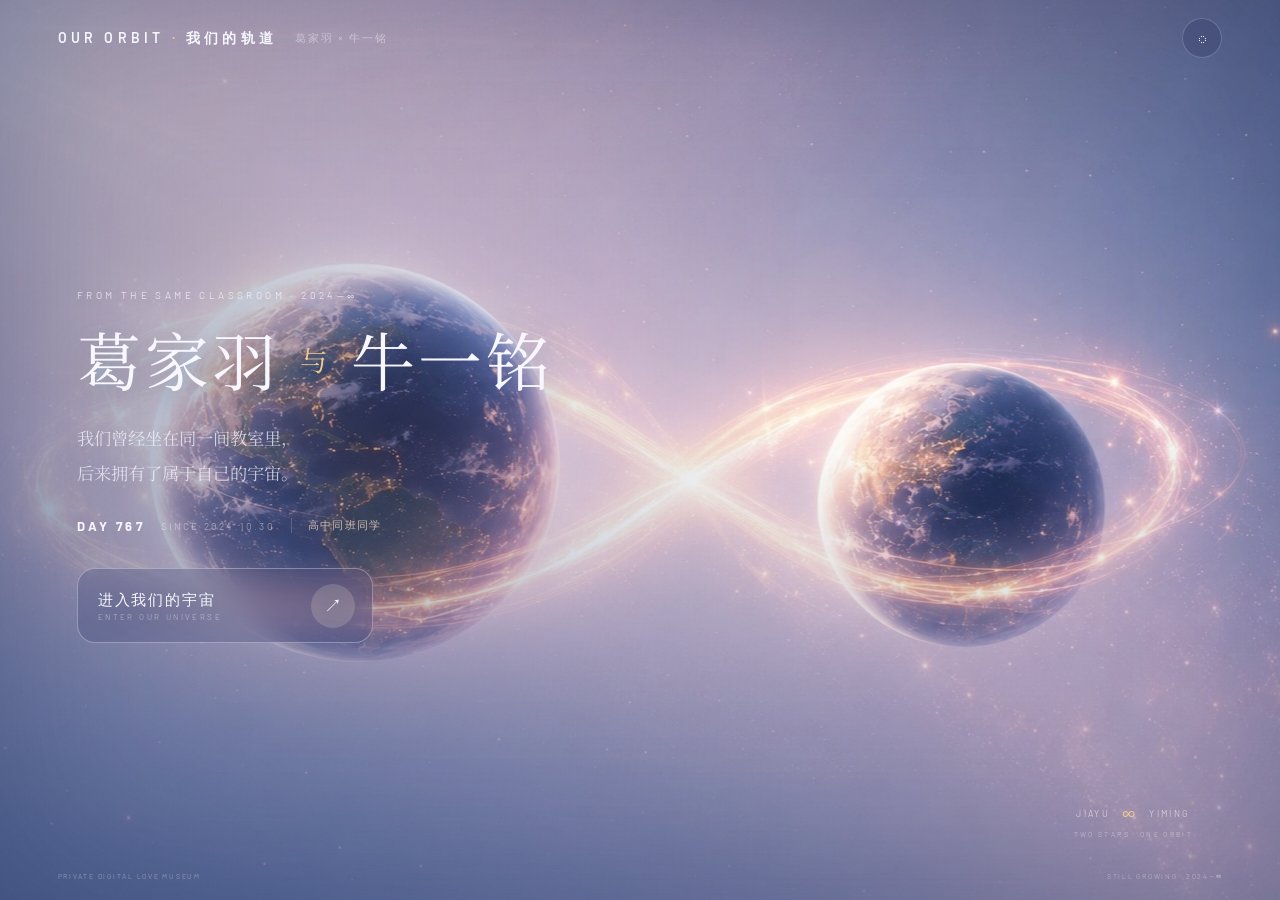
==== commit 2ae470f7: "perf: optimize visual assets for web delivery" ====
--- a/index.html
+++ b/index.html
@@ -6,11 +6,12 @@
   <title>OUR ORBIT｜我们的轨道</title>
   <meta name="description" content="葛家羽与牛一铭共同维护的私人恋爱宇宙。">
   <meta name="theme-color" content="#7889bd">
-  <link rel="stylesheet" href="css/site.css?v=ambient-v016">
+  <link rel="stylesheet" href="css/site.css?v=timeline-v024">
+  <link rel="stylesheet" href="css/optimized-assets.css?v=1">
 </head>
 <body class="home-page">
   <div class="home-scene" aria-hidden="true">
-    <img class="home-scene__image" src="assets/hero-twin-planets.png" alt="">
+    <img class="home-scene__image" src="assets/hero-twin-planets.jpg" alt="">
     <div class="home-scene__wash"></div>
     <div class="home-scene__vignette"></div>
     <div class="home-scene__grain"></div>
@@ -48,7 +49,7 @@
     <span>PRIVATE DIGITAL LOVE MUSEUM</span>
     <span>STILL GROWING · 2024—∞</span>
   </footer>
-  <script src="js/ambient-motion.js?v=ambient-v016"></script>
-  <script src="js/site.js?v=ambient-v016"></script>
+  <script src="js/ambient-motion.js?v=ambient-v014"></script>
+  <script src="js/site.js?v=timeline-v024"></script>
 </body>
 </html>
--- a/css/site.css
+++ b/css/site.css
@@ -175,17 +175,18 @@
 @keyframes home-dawn-breathe{0%,100%{opacity:.84}50%{opacity:1}}
 html[data-motion-paused='true'] .home-scene__image,html[data-motion-paused='true'] .home-scene__wash,html[data-motion='reduced'] .home-scene__image,html[data-motion='reduced'] .home-scene__wash{animation:none!important}
 
-/* Moving texture layers: they inherit the source atlas rather than adding
-   separate planet stickers.  Masks keep every motion within its native body. */
-.universe-page .ambient-nebula-layer,.universe-page .ambient-planet-layer{position:absolute;inset:0;z-index:1;pointer-events:none;overflow:hidden}
-.universe-page .ambient-nebula{position:absolute;inset:-3%;display:block;background:url('../assets/galaxy-atlas-integrated.png') center/100% 100% no-repeat;mix-blend-mode:screen;will-change:transform,background-position,opacity}
-.universe-page .ambient-nebula--arms{opacity:.33;mask-image:radial-gradient(ellipse at 50% 50%,#000 0 34%,rgba(0,0,0,.72) 51%,transparent 72%);-webkit-mask-image:radial-gradient(ellipse at 50% 50%,#000 0 34%,rgba(0,0,0,.72) 51%,transparent 72%);animation:galaxy-arm-turn var(--motion-galaxy,240s) linear infinite alternate}
-.universe-page .ambient-nebula--tide{opacity:.28;background-size:108% 108%;background-position:48% 51%;mask-image:radial-gradient(ellipse at 22% 67%,#000 0 18%,transparent 48%),radial-gradient(ellipse at 76% 64%,#000 0 21%,transparent 52%);-webkit-mask-image:radial-gradient(ellipse at 22% 67%,#000 0 18%,transparent 48%),radial-gradient(ellipse at 76% 64%,#000 0 21%,transparent 52%);animation:nebula-texture-flow var(--motion-nebula,66s) ease-in-out infinite alternate}
-.universe-page .ambient-planet-surface{position:absolute;left:var(--surface-left);top:var(--surface-top);width:var(--surface-size);height:var(--surface-size);display:block;background-image:url('../assets/galaxy-atlas-integrated.png');background-repeat:no-repeat;background-size:var(--surface-bg-width) var(--surface-bg-height);background-position:var(--surface-bg-x) var(--surface-bg-y);opacity:.7;mask-image:radial-gradient(circle at 50% 50%,#000 0 66%,rgba(0,0,0,.88) 78%,transparent 94%);-webkit-mask-image:radial-gradient(circle at 50% 50%,#000 0 66%,rgba(0,0,0,.88) 78%,transparent 94%);filter:saturate(1.035) brightness(1.012);animation:planet-surface-turn var(--surface-period) linear infinite;animation-delay:var(--surface-delay);will-change:background-position,opacity}
-.universe-page .galaxy-stage.is-entering .ambient-nebula-layer,.universe-page .galaxy-stage.is-entering .ambient-planet-layer{opacity:0;transition:opacity .3s ease}
-@keyframes galaxy-arm-turn{0%{transform:rotate(-.14deg) scale(1.006);opacity:.23}50%{transform:rotate(.18deg) scale(1.025);opacity:.36}100%{transform:rotate(.34deg) scale(1.042);opacity:.26}}
-@keyframes nebula-texture-flow{0%{background-position:47% 52%;opacity:.19}50%{background-position:53% 48%;opacity:.34}100%{background-position:50% 54%;opacity:.24}}
-@keyframes planet-surface-turn{0%,100%{background-position:var(--surface-bg-x) var(--surface-bg-y);opacity:.56}50%{background-position:calc(var(--surface-bg-x) + var(--surface-shift-x)) calc(var(--surface-bg-y) + var(--surface-shift-y));opacity:.82}}
-html[data-motion-paused='true'] .ambient-nebula,html[data-motion-paused='true'] .ambient-planet-surface,html[data-motion='reduced'] .ambient-nebula,html[data-motion='reduced'] .ambient-planet-surface{animation-play-state:paused!important}
-html[data-motion='reduced'] .ambient-nebula,html[data-motion='reduced'] .ambient-planet-surface{display:none}
-@media(max-width:700px){.universe-page .ambient-nebula--arms{opacity:.15}.universe-page .ambient-nebula--tide{opacity:.1}.universe-page .ambient-planet-surface{opacity:.42}.universe-page .ambient-planet-surface:nth-child(n+6){display:none}}
+/* V0.20 — the first memory is a generated spatial rendering derived from the
+   private references; the original photographs are never placed on the page. */
+.world-page [hidden]{display:none!important}.timeline-memory__space{background:#07122c}.timeline-memory__scene{position:absolute;inset:0;display:block;background:#8bc7e6 url('../assets/timeline-xiaoyuan-memory-v1.png') center/cover no-repeat;transform:scale(1.065);filter:saturate(.95) contrast(.98);transition:transform 4.8s cubic-bezier(.14,.75,.17,1),background-position 4.8s cubic-bezier(.14,.75,.17,1),filter 2.4s ease}.timeline-memory__space:before{content:'';position:absolute;z-index:2;inset:0;background:linear-gradient(90deg,rgba(4,13,38,.53) 0%,rgba(4,13,38,.08) 43%,rgba(4,13,38,.16)),linear-gradient(0deg,rgba(4,11,34,.56),transparent 46%),radial-gradient(ellipse at 12% 41%,rgba(255,246,225,.43),transparent 30%);pointer-events:none}.timeline-memory__space:after{z-index:5;background:linear-gradient(0deg,rgba(4,8,28,.68),transparent 40%),linear-gradient(90deg,rgba(4,8,27,.3),transparent 42%,rgba(4,8,27,.16));mix-blend-mode:normal}.timeline-memory__cloud{position:absolute;z-index:4;display:block;width:42vw;height:16vw;border-radius:50%;background:radial-gradient(ellipse,rgba(255,255,255,.9) 0 24%,rgba(246,250,255,.54) 42%,transparent 70%);filter:blur(17px);opacity:.82;animation:timeline-cloud-pass 5.2s cubic-bezier(.13,.64,.17,1) both}.timeline-memory__cloud--one{left:-17vw;top:9%;animation-delay:.05s}.timeline-memory__cloud--two{right:-21vw;top:42%;width:49vw;height:20vw;animation-delay:.3s;animation-direction:reverse}.timeline-memory__cloud--three{left:19%;bottom:-14vw;width:57vw;height:19vw;opacity:.58;animation-delay:.55s}.timeline-memory__lightpath{position:absolute;z-index:3;left:4%;bottom:8%;width:68%;height:26%;border:2px solid rgba(246,225,181,.38);border-left:0;border-bottom:0;border-radius:50%;transform:rotate(-9deg);filter:blur(.25px);box-shadow:0 0 18px rgba(255,205,142,.2);animation:track-glint 6s ease-in-out infinite}.timeline-memory__arrival-glow{position:absolute;z-index:3;inset:0;background:radial-gradient(circle at 65% 57%,rgba(255,214,165,.26),transparent 10%);opacity:.75;animation:arrival-glow 5s ease-in-out infinite}.timeline-memory__story,.timeline-memory__meta,.timeline-memory__progress{opacity:0;pointer-events:none;transition:opacity 1.15s ease .18s,transform 1.25s cubic-bezier(.18,.75,.22,1) .18s}.timeline-memory__story{transform:translate(-18px,-42%)}.timeline-memory__meta{transform:translateY(20px)}.timeline-memory__progress{transform:translateX(-16px)}.timeline-memory__approach{position:absolute;z-index:9;left:50%;bottom:clamp(26px,6vh,68px);display:flex;flex-direction:column;align-items:center;gap:5px;min-width:162px;padding:14px 25px 13px;border:1px solid rgba(255,233,191,.52);border-radius:999px;background:linear-gradient(135deg,rgba(27,42,91,.74),rgba(114,79,120,.46));box-shadow:0 10px 40px rgba(0,0,0,.26),inset 0 1px rgba(255,255,255,.32),0 0 24px rgba(255,205,143,.17);color:#fff8ed;backdrop-filter:blur(13px);transform:translateX(-50%);transition:.36s;animation:approach-wait 2.7s ease-in-out infinite}.timeline-memory__approach span{font-family:var(--serif);font-size:15px;letter-spacing:.12em}.timeline-memory__approach small{font-size:7px;letter-spacing:.22em;color:rgba(255,239,210,.71)}.timeline-memory__approach:hover{border-color:#ffe0a6;box-shadow:0 12px 43px rgba(0,0,0,.32),0 0 29px rgba(255,207,146,.34);transform:translateX(-50%) translateY(-3px)}.timeline-memory.is-approaching .timeline-memory__scene{background-position:78% 62%;transform:scale(1.34);filter:saturate(1.06) contrast(1.04)}.timeline-memory.is-approaching .timeline-memory__space:before{background:linear-gradient(90deg,rgba(4,13,38,.62) 0%,rgba(4,13,38,.13) 48%,rgba(4,13,38,.22)),linear-gradient(0deg,rgba(4,11,34,.7),transparent 48%)}.timeline-memory.is-approaching .timeline-memory__cloud{animation:cloud-exit 1.1s ease forwards}.timeline-memory.is-approaching .timeline-memory__lightpath{opacity:.25;transform:rotate(-9deg) scale(1.2)}.timeline-memory.is-approaching .timeline-memory__arrival-glow{opacity:0;transition:opacity 1s ease}.timeline-memory.is-approaching .timeline-memory__story,.timeline-memory.is-approaching .timeline-memory__meta,.timeline-memory.is-approaching .timeline-memory__progress{opacity:1;pointer-events:auto}.timeline-memory.is-approaching .timeline-memory__story{transform:translate(0,-42%)}.timeline-memory.is-approaching .timeline-memory__meta{transform:translateY(0)}.timeline-memory.is-approaching .timeline-memory__progress{transform:translateX(0)}.timeline-memory.is-approaching .timeline-memory__approach{animation:none;background:rgba(17,28,72,.77);border-color:rgba(255,255,255,.24);opacity:.7}.timeline-memory.is-approaching .timeline-memory__approach:hover{transform:translateX(-50%)}@keyframes timeline-cloud-pass{0%{transform:translate3d(-8vw,0,0) scale(.8);opacity:.86}62%{opacity:.52}100%{transform:translate3d(66vw,-4vw,0) scale(1.35);opacity:0}}@keyframes cloud-exit{to{opacity:0;transform:translate3d(20vw,-5vw,0) scale(1.4)}}@keyframes track-glint{0%,100%{opacity:.38}50%{opacity:.8}}@keyframes arrival-glow{0%,100%{opacity:.35;transform:scale(.92)}50%{opacity:.9;transform:scale(1.1)}}@keyframes approach-wait{0%,100%{box-shadow:0 10px 40px rgba(0,0,0,.26),0 0 18px rgba(255,205,143,.13)}50%{box-shadow:0 10px 40px rgba(0,0,0,.26),0 0 34px rgba(255,205,143,.37)}}@media(max-width:760px){.timeline-memory__scene{background-position:64% center}.timeline-memory__space:before{background:linear-gradient(0deg,rgba(4,11,34,.64),transparent 57%),linear-gradient(90deg,rgba(4,13,38,.42),rgba(4,13,38,.04))}.timeline-memory__cloud{width:70vw;height:26vw}.timeline-memory__lightpath{width:100%;left:-22%;bottom:17%}.timeline-memory__approach{bottom:27px;min-width:148px;padding:12px 21px}.timeline-memory.is-approaching .timeline-memory__scene{background-position:76% 55%;transform:scale(1.56)}.timeline-memory.is-approaching .timeline-memory__story{transform:translate(0,0)}.timeline-memory__story{transform:translate(-15px,0)}.timeline-memory__meta{display:none}.timeline-memory__progress{bottom:95px}}@media(prefers-reduced-motion:reduce){.timeline-memory__scene{transition:none}.timeline-memory__cloud,.timeline-memory__arrival-glow,.timeline-memory__lightpath,.timeline-memory__approach{animation:none!important}.timeline-memory__cloud{display:none}}
+
+/* Timeline is a voyage overview. Individual memories open only from their
+   illuminated coordinates, so years of material can keep extending forward. */
+.timeline-route-page{background:#071431}.timeline-route-page .topbar{position:fixed;z-index:30;inset:0 0 auto;height:74px;padding:0 clamp(22px,4vw,74px);background:linear-gradient(180deg,rgba(5,11,31,.78),transparent);border:0}.timeline-route-page .world-arrival__back{margin-left:auto;padding:10px 13px;border:1px solid rgba(245,234,211,.22);border-radius:999px;background:rgba(14,24,59,.35);backdrop-filter:blur(12px)}.timeline-route{position:relative;min-height:100svh;overflow:hidden;isolation:isolate;background:#071431}.timeline-route__world{position:absolute;inset:0;background:#89c8e8 url('../assets/timeline-flight-world-v1.png') center/cover no-repeat;transform:scale(1.018);transition:transform 1.25s cubic-bezier(.2,.73,.2,1),filter 1.1s ease}.timeline-route__world:before{content:'';position:absolute;inset:0;background:linear-gradient(90deg,rgba(4,11,38,.72),rgba(4,11,38,.06) 49%,rgba(4,11,38,.21)),linear-gradient(0deg,rgba(4,10,34,.65),transparent 47%)}.timeline-route__world:after{content:'';position:absolute;inset:0;background:radial-gradient(ellipse at 54% 74%,rgba(255,218,165,.13),transparent 16%),radial-gradient(ellipse at 86% 28%,rgba(175,169,255,.17),transparent 23%);mix-blend-mode:screen}.timeline-route__cloud{position:absolute;z-index:2;display:block;width:37vw;height:14vw;border-radius:50%;background:radial-gradient(ellipse,rgba(255,255,255,.68),transparent 68%);filter:blur(19px);opacity:.55;animation:route-cloud 24s linear infinite}.timeline-route__cloud--one{left:-18vw;top:9%}.timeline-route__cloud--two{right:-12vw;bottom:11%;width:45vw;height:17vw;animation-direction:reverse;animation-duration:31s}.timeline-route__dust{position:absolute;z-index:3;inset:0;opacity:.45;background-image:radial-gradient(circle,rgba(255,239,195,.92) 0 1px,transparent 1.6px),radial-gradient(circle,rgba(219,206,255,.72) 0 1px,transparent 1.5px);background-size:132px 132px,231px 231px;background-position:0 0,71px 63px;animation:route-dust 26s linear infinite}.timeline-route__cockpit{position:absolute;z-index:7;inset:18px;pointer-events:none;border:1px solid rgba(231,224,255,.16);border-radius:25px;box-shadow:inset 0 0 0 1px rgba(255,255,255,.04)}.timeline-route__cockpit:before,.timeline-route__cockpit:after{content:'';position:absolute;width:65px;height:65px;border-color:rgba(244,214,160,.48);border-style:solid}.timeline-route__cockpit:before{left:-1px;top:-1px;border-width:1px 0 0 1px;border-radius:24px 0 0}.timeline-route__cockpit:after{right:-1px;bottom:-1px;border-width:0 1px 1px 0;border-radius:0 0 24px}.timeline-route__cockpit i{position:absolute;top:50%;width:25vw;height:1px;background:linear-gradient(90deg,rgba(248,221,175,.42),transparent);box-shadow:0 0 12px rgba(255,218,161,.35)}.timeline-route__cockpit i:first-child{left:0}.timeline-route__cockpit i:last-child{right:0;transform:rotate(180deg)}.timeline-route__heading{position:absolute;z-index:8;left:clamp(28px,7vw,132px);top:50%;max-width:410px;transform:translateY(-42%);text-shadow:0 3px 20px rgba(2,5,20,.55)}.timeline-route__heading p{margin:0 0 14px;font-size:9px;font-weight:600;letter-spacing:.29em;color:#f4ce94}.timeline-route__heading h1{margin:0;font-family:var(--serif);font-weight:400;font-size:clamp(58px,8vw,116px);letter-spacing:.12em;line-height:.92}.timeline-route__heading span{display:block;margin-top:22px;font-family:var(--serif);font-size:15px;line-height:1.7;color:rgba(251,247,239,.85)}.timeline-route__chapter{position:absolute;z-index:8;right:clamp(28px,7vw,132px);top:clamp(107px,15vh,170px);display:grid;grid-template-columns:auto 1fr;column-gap:12px;align-items:center;padding:12px 14px;border-left:1px solid rgba(255,229,184,.5);background:linear-gradient(90deg,rgba(10,20,56,.32),transparent);text-shadow:0 2px 12px rgba(1,4,16,.6)}.timeline-route__chapter span{grid-row:1/3;font-size:28px;font-weight:300;letter-spacing:.06em;color:#f4cc90}.timeline-route__chapter p{margin:0;font-size:8px;letter-spacing:.18em;color:rgba(255,246,226,.66)}.timeline-route__chapter strong{font-family:var(--serif);font-size:18px;font-weight:400;letter-spacing:.08em}.timeline-route__nodes{position:absolute;z-index:9;inset:0}.timeline-route__node{position:absolute;left:var(--node-x);top:var(--node-y);width:0;height:0;padding:0;border:0;background:none;color:#fff9ec;cursor:default;transform:translate(-50%,-50%);text-align:left}.timeline-route__node>i{position:absolute;left:0;top:0;width:14px;height:14px;border:2px solid rgba(255,245,220,.92);border-radius:50%;background:#f6ca89;box-shadow:0 0 0 6px rgba(250,208,145,.18),0 0 25px 8px rgba(255,202,126,.56);transform:translate(-50%,-50%);animation:route-beacon 3.5s ease-in-out infinite}.timeline-route__node span{position:absolute;left:20px;bottom:20px;display:flex;flex-direction:column;min-width:175px;padding:12px 14px;border:1px solid rgba(238,232,255,.25);border-radius:11px;background:linear-gradient(135deg,rgba(12,24,61,.82),rgba(49,49,100,.56));box-shadow:0 12px 30px rgba(2,8,29,.28),inset 0 1px rgba(255,255,255,.13);backdrop-filter:blur(13px);transition:.3s}.timeline-route__node time{font-size:8px;letter-spacing:.2em;color:#f4cf98}.timeline-route__node strong{margin:6px 0 2px;font-family:var(--serif);font-size:18px;font-weight:400;letter-spacing:.06em}.timeline-route__node small{font-size:10px;letter-spacing:.08em;color:rgba(247,243,255,.72)}.timeline-route__node em{display:none;margin-top:9px;font-size:8px;font-style:normal;letter-spacing:.18em;color:rgba(255,222,169,.7)}.timeline-route__node.is-reachable{cursor:pointer}.timeline-route__node.is-reachable:hover>i{transform:translate(-50%,-50%) scale(1.28);box-shadow:0 0 0 10px rgba(250,208,145,.22),0 0 36px 12px rgba(255,202,126,.67)}.timeline-route__node.is-reachable:hover span{border-color:rgba(255,218,157,.78);background:linear-gradient(135deg,rgba(48,38,84,.9),rgba(83,56,89,.68));transform:translateY(-4px)}.timeline-route__node.is-reachable em{display:block}.timeline-route__controls{position:absolute;z-index:10;left:50%;bottom:clamp(30px,6vh,72px);display:flex;align-items:center;gap:12px;transform:translateX(-50%)}.timeline-route__controls button{padding:10px 12px;border:0;background:transparent;color:rgba(250,246,255,.72);font-size:9px;letter-spacing:.11em;cursor:pointer}.timeline-route__controls button:disabled{opacity:.32;cursor:default}.timeline-route__continue{display:flex;flex-direction:column;min-width:170px;padding:14px 24px!important;border:1px solid rgba(255,227,177,.58)!important;border-radius:999px!important;background:linear-gradient(135deg,rgba(23,42,91,.85),rgba(98,70,117,.65))!important;box-shadow:0 13px 33px rgba(2,7,29,.3),0 0 24px rgba(255,203,137,.17),inset 0 1px rgba(255,255,255,.23)!important;color:#fff7e9!important}.timeline-route__continue span{font-family:var(--serif);font-size:15px;letter-spacing:.11em}.timeline-route__continue small{margin-top:5px;font-size:7px;letter-spacing:.2em;color:rgba(255,232,196,.69)}.timeline-route__hint{position:absolute;z-index:8;right:clamp(27px,5vw,82px);bottom:clamp(31px,5vh,56px);max-width:230px;margin:0;font-size:9px;line-height:1.7;letter-spacing:.06em;color:rgba(245,243,255,.64);text-align:right}.timeline-route.is-changing .timeline-route__world{transform:scale(1.11) translateX(-2%);filter:blur(2px) brightness(1.12)}.timeline-route.is-changing .timeline-route__nodes,.timeline-route.is-changing .timeline-route__chapter{opacity:0;transform:translateY(14px);transition:.45s}.timeline-route.is-entering-memory .timeline-route__world{transform:scale(2.25);transform-origin:var(--target-x) var(--target-y);filter:brightness(1.22) saturate(1.13) blur(4px)}.timeline-route.is-entering-memory:after{content:'';position:absolute;z-index:20;inset:0;background:radial-gradient(circle at var(--target-x) var(--target-y),transparent 0 3%,rgba(255,223,180,.35) 14%,rgba(23,26,70,.55) 52%,#071331 100%);animation:route-enter 1.55s ease-in forwards}.timeline-route.is-entering-memory .timeline-route__heading,.timeline-route.is-entering-memory .timeline-route__chapter,.timeline-route.is-entering-memory .timeline-route__nodes,.timeline-route.is-entering-memory .timeline-route__controls,.timeline-route.is-entering-memory .timeline-route__hint{opacity:0;transition:opacity .25s ease}@keyframes route-cloud{to{transform:translateX(112vw)}}@keyframes route-dust{to{background-position:132px -88px,302px -121px}}@keyframes route-beacon{0%,100%{box-shadow:0 0 0 6px rgba(250,208,145,.18),0 0 25px 8px rgba(255,202,126,.56)}50%{box-shadow:0 0 0 11px rgba(250,208,145,.14),0 0 37px 12px rgba(255,202,126,.7)}}@keyframes route-enter{0%{opacity:0}72%{opacity:.42}100%{opacity:1}}@media(max-width:760px){.timeline-route-page .topbar{height:62px;padding:0 18px}.timeline-route__cockpit{inset:10px;border-radius:17px}.timeline-route__heading{left:25px;top:19%;max-width:290px;transform:none}.timeline-route__heading p{font-size:7px;margin-bottom:10px}.timeline-route__heading h1{font-size:58px}.timeline-route__heading span{margin-top:12px;font-size:12px}.timeline-route__chapter{right:20px;top:91px;padding:8px 10px}.timeline-route__chapter span{font-size:21px}.timeline-route__chapter strong{font-size:14px}.timeline-route__chapter p{font-size:6px}.timeline-route__node span{left:12px;bottom:16px;min-width:128px;padding:9px 10px}.timeline-route__node strong{font-size:14px}.timeline-route__node small{font-size:8px}.timeline-route__node em{font-size:6px}.timeline-route__nodes .timeline-route__node:first-child{left:34%!important;top:56%!important}.timeline-route__nodes .timeline-route__node:nth-child(2){left:70%!important;top:64%!important}.timeline-route__controls{bottom:25px;gap:2px}.timeline-route__controls>button:not(.timeline-route__continue){display:none}.timeline-route__continue{min-width:150px;padding:12px 20px!important}.timeline-route__hint{left:25px;right:auto;bottom:105px;text-align:left;max-width:190px;font-size:8px}.timeline-route__cloud{width:60vw;height:24vw}}
+
+/* --------------------------------------------------------------------------
+   Timeline / Memory 01 — 五源河体育场
+   This is a site-native spatial recollection, not an inserted photo. The
+   stadium's roof, blue track, seating geometry and sunset are translated into
+   a slow, layered world that the atlas flight can actually arrive inside.
+   -------------------------------------------------------------------------- */
+.timeline-world{background:#070b24;color:#fff8ef}.timeline-world .topbar{position:fixed;z-index:30;inset:0 0 auto;height:74px;padding:0 clamp(22px,4vw,74px);background:linear-gradient(180deg,rgba(5,8,29,.84),rgba(5,8,29,0));border:0}.timeline-world .world-arrival__back{padding:10px 13px;border:1px solid rgba(246,229,199,.19);border-radius:999px;background:rgba(13,18,52,.34);backdrop-filter:blur(12px);transition:.25s}.timeline-world .world-arrival__back:hover{border-color:rgba(255,220,164,.72);color:#fff6e8;transform:translateX(-2px)}.timeline-memory{position:relative;min-height:100svh;overflow:hidden;isolation:isolate;background:#070b24}.timeline-memory__space{position:absolute;inset:0;overflow:hidden;background:radial-gradient(ellipse at 61% 42%,rgba(249,174,119,.52),transparent 17%),radial-gradient(ellipse at 30% 24%,rgba(113,99,226,.34),transparent 36%),linear-gradient(160deg,#111544 0%,#211d55 44%,#090d31 100%)}.timeline-memory__space:after{content:'';position:absolute;inset:0;background:linear-gradient(90deg,rgba(4,7,25,.66),transparent 42%,rgba(6,7,24,.18)),linear-gradient(0deg,rgba(4,7,24,.68),transparent 42%);pointer-events:none}.memory-starfield{position:absolute;inset:-12%;opacity:.8;background-image:radial-gradient(circle,rgba(255,244,218,.95) 0 1px,transparent 1.7px),radial-gradient(circle,rgba(213,192,255,.72) 0 1px,transparent 1.5px),radial-gradient(circle,rgba(255,193,145,.74) 0 1px,transparent 1.7px);background-size:97px 97px,169px 169px,251px 251px;background-position:0 0,47px 72px,125px 38px;animation:memory-stars 38s linear infinite}.memory-starfield--far{opacity:.35;transform:scale(1.2);animation-duration:94s}.memory-starfield--near{opacity:.5;animation-duration:48s}.memory-haze{position:absolute;inset:-18%;opacity:.6;filter:blur(42px);background:radial-gradient(ellipse at 50% 59%,rgba(102,143,255,.29),transparent 27%),radial-gradient(ellipse at 76% 30%,rgba(255,184,135,.25),transparent 24%),radial-gradient(ellipse at 20% 40%,rgba(162,119,241,.2),transparent 29%);animation:memory-haze 22s ease-in-out infinite alternate}.stadium-memory{position:absolute;z-index:2;left:50%;top:53%;width:min(1140px,94vw);height:min(690px,78vw);transform:translate(-43%,-43%);transform-style:preserve-3d;perspective:1100px;animation:stadium-float 18s ease-in-out infinite alternate}.stadium-memory__roof{position:absolute;left:8%;top:0;width:84%;height:34%;border:2px solid rgba(222,234,255,.27);border-bottom:0;border-radius:50% 50% 12% 12%/92% 92% 12% 12%;box-shadow:inset 0 32px 45px rgba(81,96,192,.11),0 -2px 30px rgba(214,202,255,.13);transform:rotateX(64deg) translateZ(-40px);opacity:.88}.stadium-memory__roof:after{content:'';position:absolute;inset:17% 5%;border-top:1px solid rgba(246,206,154,.5);border-radius:50%;box-shadow:0 -2px 16px rgba(255,189,134,.34)}.stadium-memory__halo{position:absolute;left:13%;top:19%;width:76%;height:39%;border:1px solid rgba(221,202,255,.22);border-radius:50%;transform:rotateX(66deg);box-shadow:0 0 30px rgba(133,108,255,.15);animation:stadium-ring 26s linear infinite}.stadium-memory__halo--two{left:20%;top:26%;width:62%;height:29%;border-color:rgba(255,211,154,.32);animation-direction:reverse;animation-duration:34s}.stadium-memory__stand{position:absolute;left:5%;width:90%;height:35%;border:1px solid rgba(195,214,255,.18);background:repeating-linear-gradient(176deg,rgba(126,167,219,.42) 0 2px,rgba(27,50,99,.18) 2px 7px),repeating-linear-gradient(90deg,transparent 0 34px,rgba(236,246,255,.15) 35px 36px);box-shadow:inset 0 24px 44px rgba(8,13,45,.52),0 14px 35px rgba(4,8,30,.4);transform:perspective(900px) rotateX(62deg);transform-origin:50% 100%;border-radius:9% 9% 42% 42%;opacity:.83}.stadium-memory__stand--far{top:22%;filter:brightness(.76) saturate(.84)}.stadium-memory__stand--near{top:51%;height:31%;background:repeating-linear-gradient(176deg,rgba(64,123,194,.55) 0 2px,rgba(15,34,77,.32) 2px 8px),repeating-linear-gradient(90deg,transparent 0 34px,rgba(236,246,255,.13) 35px 36px);transform:perspective(900px) rotateX(70deg);filter:brightness(.75);opacity:.76}.stadium-memory__field{position:absolute;left:22%;top:40%;width:57%;height:33%;border-radius:50%;background:radial-gradient(ellipse at 50% 35%,rgba(89,150,117,.9),rgba(24,75,73,.8) 62%,rgba(7,28,51,.78) 100%);box-shadow:0 0 0 18px rgba(17,56,101,.24),0 0 55px rgba(112,184,167,.2),inset 0 12px 30px rgba(196,242,196,.13);transform:rotateX(62deg);opacity:.9}.stadium-memory__track{position:absolute;left:14%;top:32%;width:73%;height:53%;border:14px solid rgba(50,114,198,.83);border-radius:50%;transform:rotateX(64deg);box-shadow:0 0 0 3px rgba(136,198,255,.19),0 0 38px rgba(68,126,255,.24),inset 0 0 26px rgba(4,15,65,.5);opacity:.92}.stadium-memory__track--inner{left:17%;top:36%;width:67%;height:45%;border-width:2px;border-color:rgba(182,219,255,.62);box-shadow:none}.stadium-memory__lanes{position:absolute;left:15%;top:34%;width:72%;height:49%;border-radius:50%;border-top:1px solid rgba(238,248,255,.45);border-bottom:1px solid rgba(238,248,255,.28);transform:rotateX(64deg);box-shadow:0 -10px 0 -9px rgba(230,247,255,.42),0 10px 0 -9px rgba(230,247,255,.26),0 -21px 0 -20px rgba(230,247,255,.25),0 21px 0 -20px rgba(230,247,255,.18)}.stadium-memory__light{position:absolute;top:21%;height:37%;width:2px;background:linear-gradient(#f8dc9f,rgba(242,185,120,.16));box-shadow:0 0 16px 3px rgba(255,209,145,.62);transform:rotate(-9deg)}.stadium-memory__light:before{content:'';position:absolute;left:50%;top:-8px;width:9px;height:9px;border-radius:50%;background:#fff1c6;box-shadow:0 0 22px 8px rgba(255,204,129,.7);transform:translateX(-50%)}.stadium-memory__light--left{left:17%}.stadium-memory__light--right{right:17%;transform:rotate(9deg)}.stadium-memory__memory-orb{position:absolute;left:51%;top:42%;width:58px;height:58px;border-radius:50%;background:radial-gradient(circle at 32% 28%,#fff3d0 0 6%,#efb56f 24%,#a873d2 58%,#35255e 100%);box-shadow:0 0 0 6px rgba(255,223,182,.12),0 0 34px 11px rgba(252,183,122,.44);animation:memory-orb 7s ease-in-out infinite}.stadium-memory__memory-orb--small{left:56%;top:39%;width:22px;height:22px;background:radial-gradient(circle at 30% 28%,#eaf8ff,#b6abef 38%,#4e427f 100%);box-shadow:0 0 20px 6px rgba(208,200,255,.43);animation-delay:-3.1s}.timeline-memory__story{position:absolute;z-index:5;left:clamp(24px,8vw,148px);top:50%;max-width:440px;transform:translateY(-42%);text-shadow:0 3px 20px rgba(3,5,22,.72)}.timeline-memory__story p{margin:0 0 17px;font-size:10px;font-weight:600;letter-spacing:.25em;color:#f5c98f}.timeline-memory__story h1{margin:0;font-family:var(--serif);font-size:clamp(74px,10vw,154px);font-weight:400;line-height:.9;letter-spacing:.12em;color:#fff9ef}.timeline-memory__story blockquote{margin:28px 0 18px;padding:0;border:0;font-family:var(--serif);font-size:clamp(17px,1.6vw,24px);font-weight:400;line-height:1.75;color:rgba(255,247,234,.88)}.timeline-memory__story>span{font-size:10px;letter-spacing:.16em;color:rgba(230,223,255,.67)}.timeline-memory__meta{position:absolute;z-index:5;right:clamp(24px,5vw,94px);bottom:clamp(26px,7vh,86px);width:min(250px,30vw);padding:19px 20px;border:1px solid rgba(237,226,255,.17);border-radius:13px;background:linear-gradient(145deg,rgba(25,25,71,.62),rgba(9,13,39,.32));box-shadow:0 18px 52px rgba(0,0,0,.26),inset 0 1px rgba(255,255,255,.12);backdrop-filter:blur(14px)}.timeline-memory__meta span{display:block;margin-bottom:9px;font-size:8px;letter-spacing:.22em;color:rgba(255,223,170,.76)}.timeline-memory__meta strong{font-family:var(--serif);font-size:20px;font-weight:400;letter-spacing:.08em}.timeline-memory__meta p{margin:10px 0 0;font-size:11px;line-height:1.7;color:rgba(246,243,255,.65)}.timeline-memory__progress{position:absolute;z-index:5;left:clamp(24px,4vw,72px);bottom:clamp(24px,4vw,56px);display:flex;align-items:center;gap:12px;color:rgba(255,244,226,.6)}.timeline-memory__progress:before{content:'';width:90px;height:1px;background:linear-gradient(90deg,#f7ca90 0 18%,rgba(255,255,255,.25) 18% 100%)}.timeline-memory__progress i{width:7px;height:7px;border-radius:50%;background:#f8ca8d;box-shadow:0 0 13px 3px rgba(255,205,139,.5)}.timeline-memory__progress span{font-size:10px;letter-spacing:.15em}.timeline-memory__progress b{font-size:8px;font-weight:500;letter-spacing:.22em;color:rgba(225,215,255,.46)}@keyframes memory-stars{to{background-position:97px -71px,216px -87px,376px -55px}}@keyframes memory-haze{0%{transform:translate3d(-2%,-1%,0) scale(1)}100%{transform:translate3d(2.5%,1.8%,0) scale(1.07)}}@keyframes stadium-float{0%{translate:0 -4px;rotate:-.25deg}100%{translate:0 5px;rotate:.25deg}}@keyframes stadium-ring{to{rotate:1turn}}@keyframes memory-orb{0%,100%{transform:translate3d(0,0,0) scale(1)}50%{transform:translate3d(5px,-11px,0) scale(1.08)}}@media(max-width:760px){.timeline-world .topbar{height:62px;padding:0 18px}.timeline-world .brand{font-size:11px}.timeline-world .world-arrival__back{font-size:9px;padding:8px 10px}.stadium-memory{left:50%;top:55%;width:132vw;height:104vw;transform:translate(-50%,-34%) scale(1.08);opacity:.88}.timeline-memory__story{left:26px;right:24px;top:20%;max-width:none;transform:none}.timeline-memory__story p{font-size:8px;margin-bottom:12px}.timeline-memory__story h1{font-size:68px}.timeline-memory__story blockquote{margin:18px 0 11px;font-size:15px;line-height:1.68}.timeline-memory__story>span{font-size:8px;line-height:1.6}.timeline-memory__meta{right:18px;bottom:70px;width:205px;padding:14px 15px}.timeline-memory__meta strong{font-size:17px}.timeline-memory__meta p{font-size:10px}.timeline-memory__progress{left:21px;bottom:26px}.timeline-memory__progress:before{width:46px}.timeline-memory__progress b{display:none}}@media(prefers-reduced-motion:reduce){.memory-starfield,.memory-haze,.stadium-memory,.stadium-memory__halo,.stadium-memory__memory-orb{animation:none!important}}
--- a/css/optimized-assets.css
+++ b/css/optimized-assets.css
@@ -0,0 +1,15 @@
+/* Web delivery layer: original PNG files remain available for future editing. */
+.universe-page .planet-node--timeline>i{background-image:url('../assets/planet-timeline.jpg')!important}
+.universe-page .planet-node--map>i{background-image:url('../assets/planet-map.jpg')!important}
+.universe-page .planet-node--room>i{background-image:url('../assets/planet-room.jpg')!important}
+.universe-page .planet-node--gallery>i{background-image:url('../assets/planet-gallery.jpg')!important}
+.universe-page .planet-node--diary>i{background-image:url('../assets/planet-diary.jpg')!important}
+.universe-page .planet-node--letters>i{background-image:url('../assets/planet-letters.jpg')!important}
+.universe-page .planet-node--stats>i{background-image:url('../assets/planet-stats.jpg')!important}
+.universe-page .planet-node--wishes>i{background-image:url('../assets/planet-wishes.jpg')!important}
+.universe-page .planet-node--signal>i{background-image:url('../assets/planet-signal.jpg')!important}
+.universe-page .galaxy-stage,.universe-page .atlas-camera-layer,.universe-page .galaxy-map .atlas-camera-layer{background-image:url('../assets/galaxy-atlas-integrated.jpg')!important}
+.world-arrival__sky{background-image:linear-gradient(135deg,rgba(14,17,54,.32),rgba(20,12,52,.55)),url('../assets/galaxy-atlas-integrated.jpg')}
+.timeline-memory__scene{background-image:url('../assets/timeline-xiaoyuan-memory-v1.jpg')}
+.memory-card:nth-child(1){background-image:linear-gradient(0deg,rgba(9,13,39,.8),transparent),url('../assets/hero-twin-planets.jpg')}
+.memory-card:nth-child(2),.memory-card:nth-child(3){background-image:linear-gradient(0deg,rgba(9,13,39,.86),transparent),url('../assets/galaxy-atlas.jpg')}
